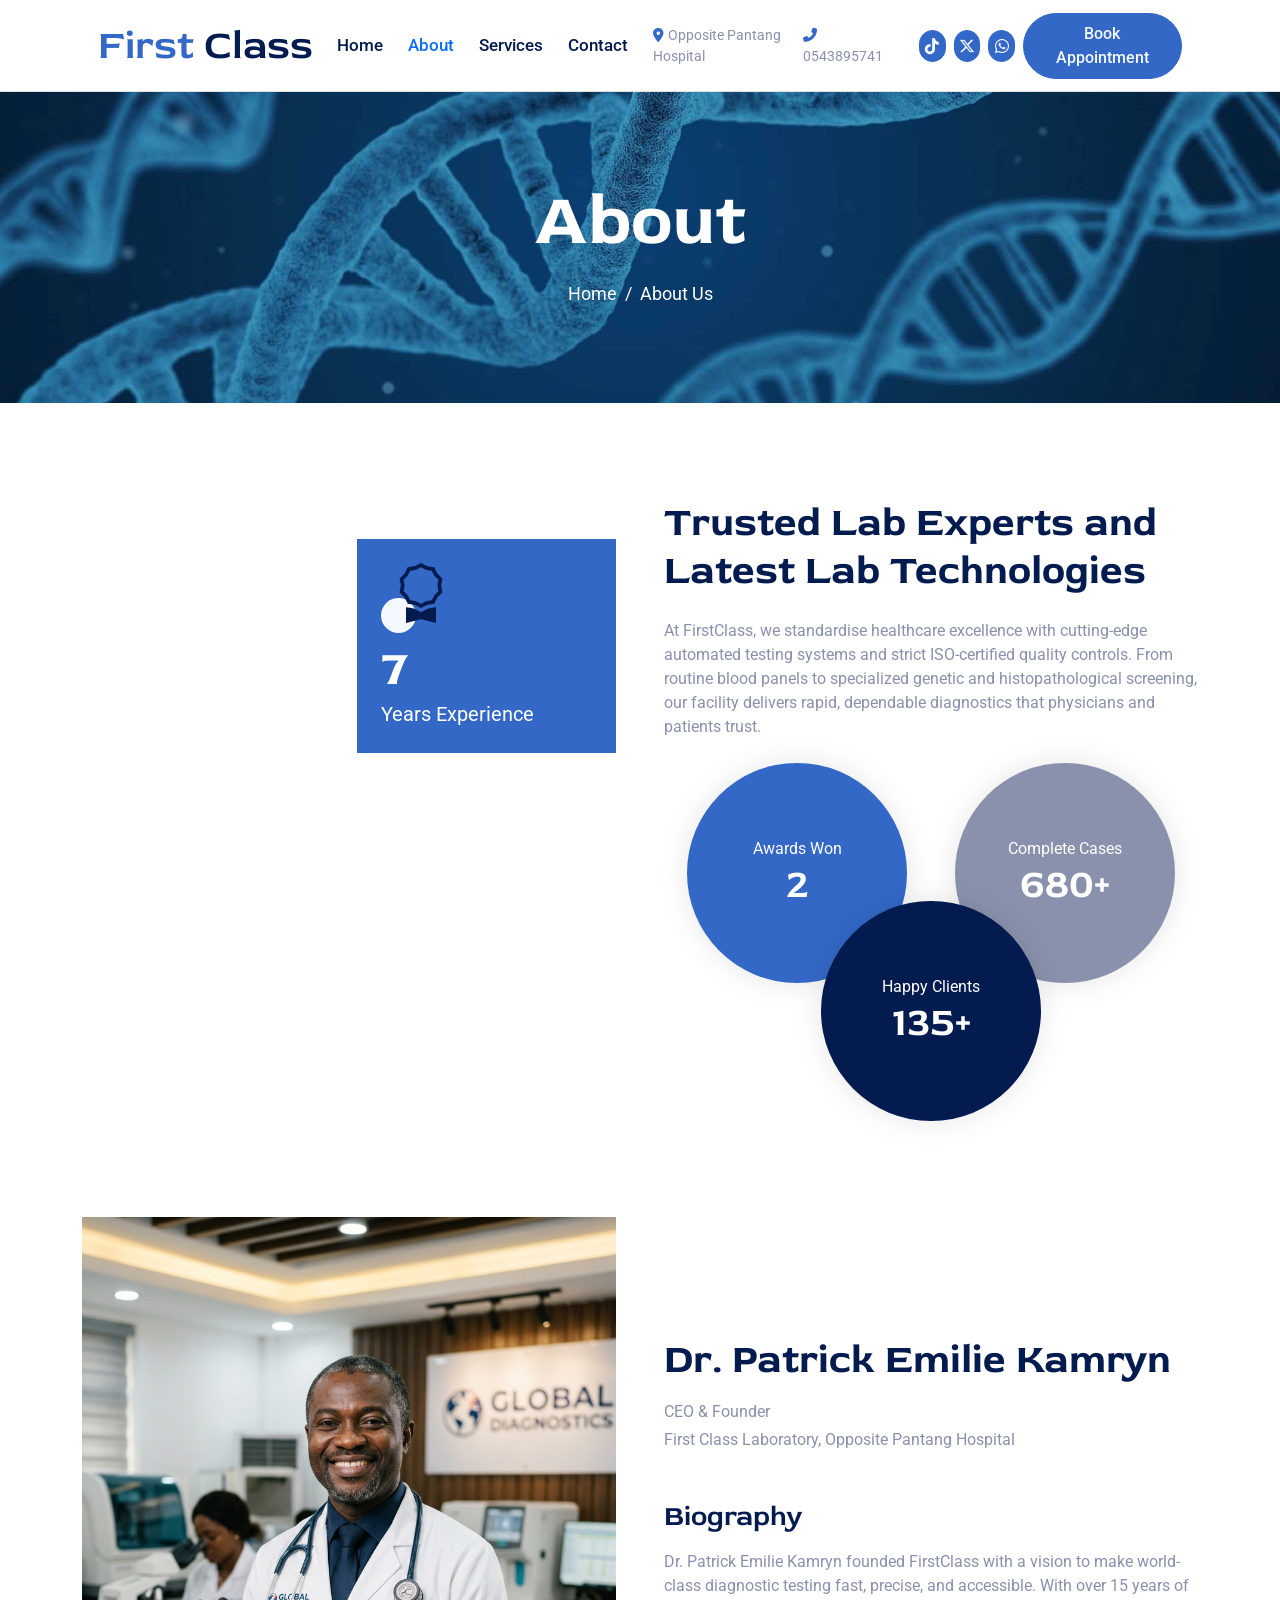
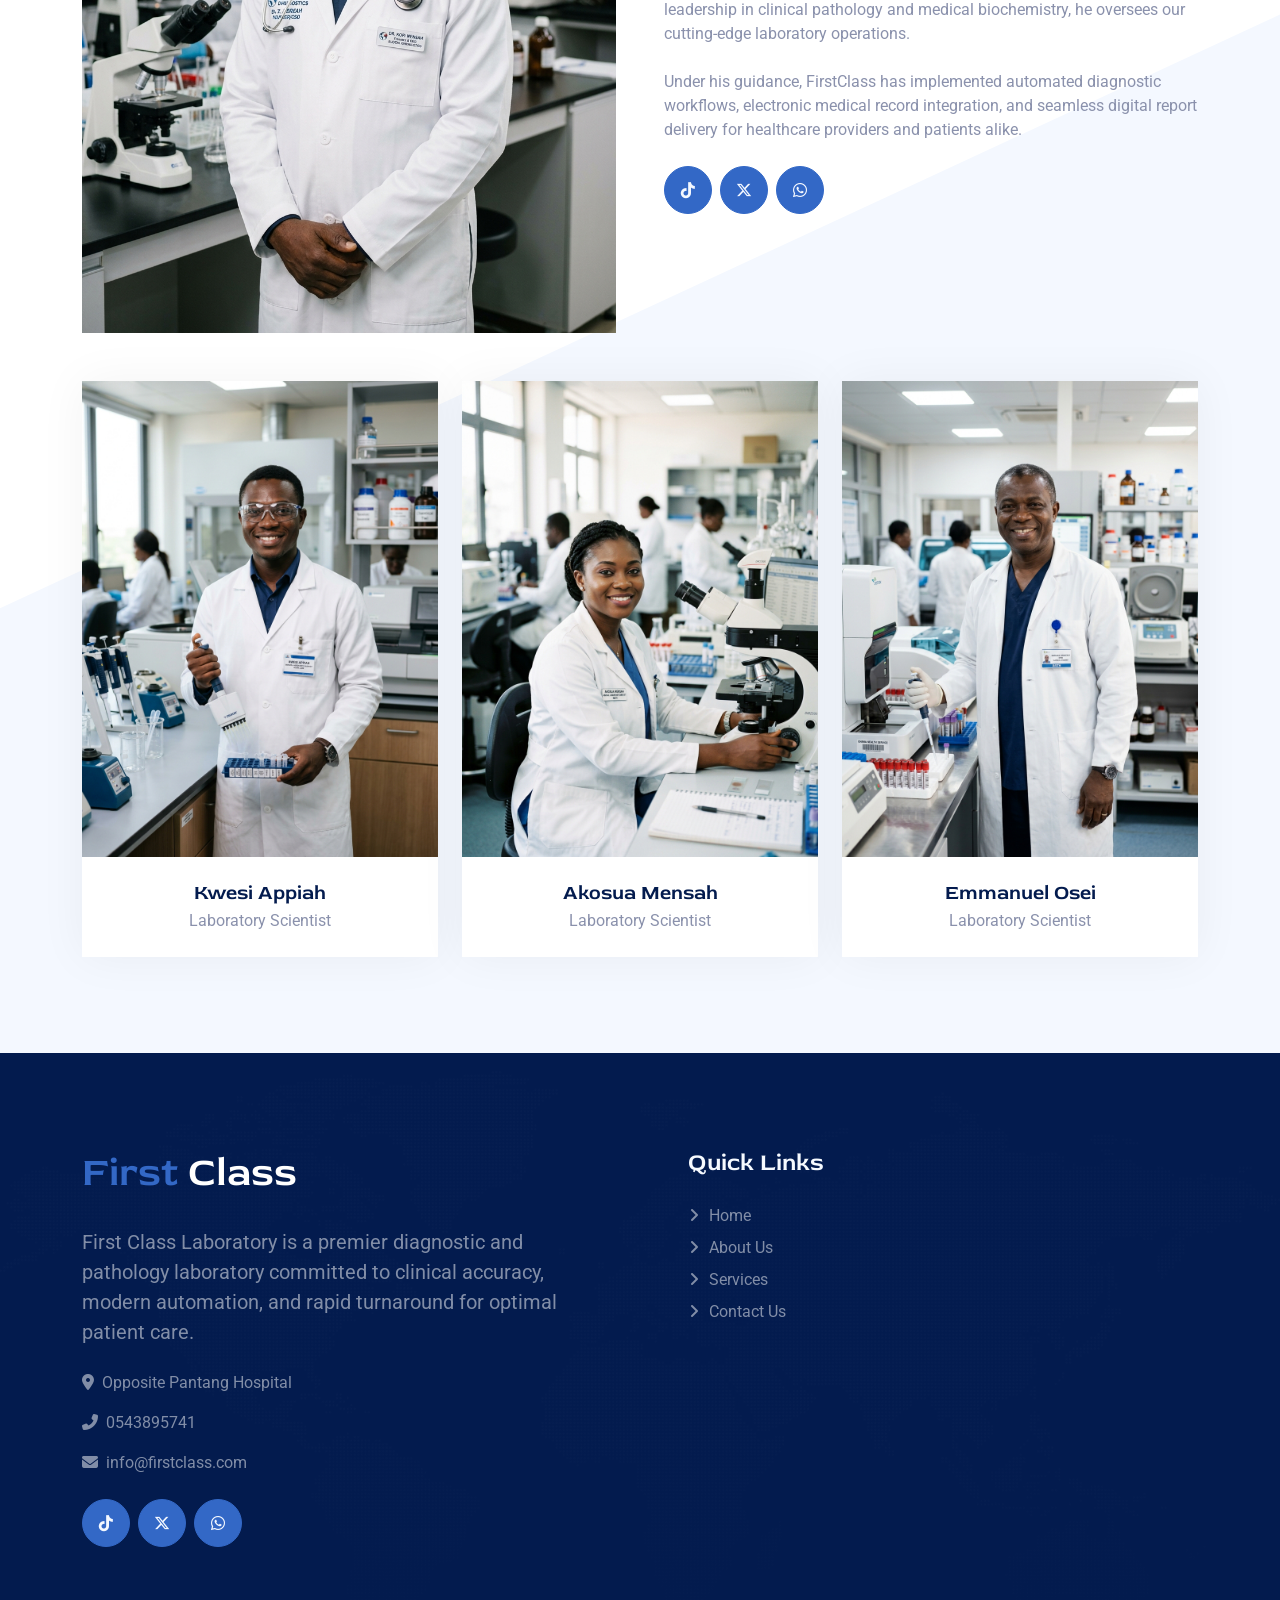
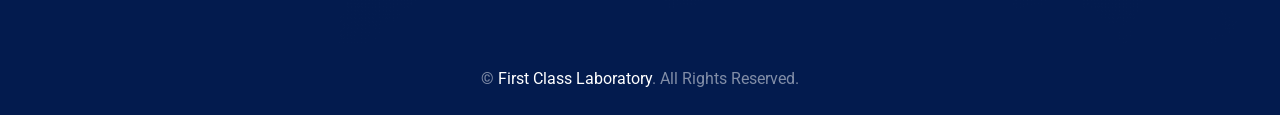
==== about.html @ c02c96e9 "Deploy First Class Laboratory website update: Ghanaian team imagery, brand colors, contact details, " ====
<!DOCTYPE html>
<html lang="en">

<head>
    <meta charset="utf-8">
    <title>About Us - First Class Laboratory</title>
    <meta content="width=device-width, initial-scale=1.0" name="viewport">
    <meta content="First Class, First Class Lab, firstclasslab21, pathology, diagnostic laboratory" name="keywords">
    <meta content="Learn about First Class Laboratory - premier medical laboratory and diagnostic testing center." name="description">

    <!-- Favicon -->
    <link href="img/favicon.ico" rel="icon">

    <!-- Google Web Fonts -->
    <link rel="preconnect" href="https://fonts.googleapis.com">
    <link rel="preconnect" href="https://fonts.gstatic.com" crossorigin>
    <link href="https://fonts.googleapis.com/css2?family=Roboto:wght@400;500&family=Red+Rose:wght@600;700&display=swap"
        rel="stylesheet">

    <!-- Icon Font Stylesheet -->
    <link href="https://cdnjs.cloudflare.com/ajax/libs/font-awesome/6.5.1/css/all.min.css" rel="stylesheet">
    <link rel="stylesheet" href="https://cdn.jsdelivr.net/npm/bootstrap-icons@1.10.4/font/bootstrap-icons.css">

    <!-- Libraries Stylesheet -->
    <link href="lib/animate/animate.min.css" rel="stylesheet">

    <!-- Customized Bootstrap Stylesheet -->
    <link href="css/bootstrap.min.css" rel="stylesheet">

    <!-- Template Stylesheet -->
    <link href="css/style.css" rel="stylesheet">
</head>

<body>
    <!-- Spinner Start -->
    <div id="spinner"
        class="show bg-white position-fixed translate-middle w-100 vh-100 top-50 start-50 d-flex align-items-center justify-content-center">
        <div class="spinner-border text-primary" role="status" style="width: 3rem; height: 3rem;"></div>
    </div>
    <!-- Spinner End -->


    <!-- Header Start -->
    <div class="container-fluid bg-white sticky-top py-2 px-0 border-bottom">
        <div class="container">
            <nav class="navbar navbar-expand-lg navbar-light bg-white py-0 px-3">
                <a href="index.html" class="navbar-brand me-4">
                    <h1 class="text-primary m-0">First<span class="text-dark"> Class</span></h1>
                </a>
                <button type="button" class="navbar-toggler me-0" data-bs-toggle="collapse"
                    data-bs-target="#navbarCollapse">
                    <span class="navbar-toggler-icon"></span>
                </button>
                <div class="collapse navbar-collapse" id="navbarCollapse">
                    <div class="navbar-nav">
                        <a href="index.html" class="nav-item nav-link">Home</a>
                        <a href="about.html" class="nav-item nav-link active">About</a>
                        <a href="service.html" class="nav-item nav-link">Services</a>
                        <a href="contact.html" class="nav-item nav-link">Contact</a>
                    </div>
                    <div class="ms-auto d-none d-lg-flex align-items-center me-3">
                        <small class="me-3 text-body"><i class="fa fa-map-marker-alt me-1 text-primary"></i>Opposite Pantang Hospital</small>
                        <small class="me-3 text-body"><a href="tel:0543895741" class="text-body"><i class="fa fa-phone-alt me-1 text-primary"></i>0543895741</a></small>
                    </div>
                    <div class="d-none d-lg-flex align-items-center">
                        <a class="btn btn-sm-square btn-primary ms-1 me-1" href="https://www.tiktok.com/@firstclasslab21" target="_blank" title="TikTok"><i class="fab fa-tiktok"></i></a>
                        <a class="btn btn-sm-square btn-primary ms-1 me-1" href="https://x.com" target="_blank" title="X (Twitter)"><i class="fab fa-x-twitter"></i></a>
                        <a class="btn btn-sm-square btn-primary ms-1 me-2" href="https://wa.me/233543895741" target="_blank" title="WhatsApp"><i class="fab fa-whatsapp"></i></a>
                        <a class="btn btn-primary py-2 px-4 rounded-pill" href="https://wa.me/233543895741" target="_blank">Book Appointment</a>
                    </div>
                </div>
            </nav>
        </div>
    </div>
    <!-- Header End -->


    <!-- Page Header Start -->
    <div class="container-fluid page-header py-5 mb-5 wow fadeIn" data-wow-delay="0.1s">
        <div class="container text-center py-5 mt-4">
            <h1 class="display-2 text-white mb-3 animated slideInDown">About</h1>
            <nav aria-label="breadcrumb animated slideInDown">
                <ol class="breadcrumb justify-content-center mb-0">
                    <li class="breadcrumb-item"><a href="index.html">Home</a></li>
                    <li class="breadcrumb-item text-white active" aria-current="page">About Us</li>
                </ol>
            </nav>
        </div>
    </div>
    <!-- Page Header End -->

    
    <!-- About Start -->
    <div class="container-fluid py-5">
        <div class="container">
            <div class="row g-5">
                <div class="col-lg-6 wow fadeIn" data-wow-delay="0.1s">
                    <div class="row g-3">
                        <div class="col-6">
                            <img class="img-fluid w-100" src="img/about-1.jpg" alt="">
                        </div>
                        <div class="col-6">
                            <img class="img-fluid w-100" src="img/about-2.jpg" alt="">
                        </div>
                        <div class="col-6">
                            <img class="img-fluid w-100" src="img/about-3.jpg" alt="">
                        </div>
                        <div class="col-6">
                            <div class="bg-primary text-white p-4 h-100 d-flex flex-column justify-content-center">
                                <div class="icon-box-light mb-2">
                                    <i class="bi bi-award text-dark"></i>
                                </div>
                                <h1 class="display-5 text-white mb-0" data-toggle="counter-up">10</h1>
                                <small class="fs-5 text-white">Years Experience</small>
                            </div>
                        </div>
                    </div>
                </div>
                <div class="col-lg-6 wow fadeIn" data-wow-delay="0.5s">
                    <h1 class="display-6 mb-4">Trusted Lab Experts and Latest Lab Technologies</h1>
                    <p class="mb-4">At FirstClass, we standardise healthcare excellence with cutting-edge automated testing systems and strict ISO-certified quality controls. From routine blood panels to specialized genetic and histopathological screening, our facility delivers rapid, dependable diagnostics that physicians and patients trust.</p>
                    <div class="row g-4 g-sm-5 justify-content-center">
                        <div class="col-sm-6">
                            <div class="about-fact btn-square flex-column rounded-circle bg-primary ms-sm-auto">
                                <p class="text-white mb-0">Awards Won</p>
                                <h1 class="text-white mb-0" data-toggle="counter-up">3</h1>
                            </div>
                        </div>
                        <div class="col-sm-6 text-start">
                            <div class="about-fact btn-square flex-column rounded-circle bg-secondary me-sm-auto">
                                <p class="text-white mb-0">Complete Cases</p>
                                <h1 class="text-white mb-0"><span data-toggle="counter-up">1000</span>+</h1>
                            </div>
                        </div>
                        <div class="col-sm-6">
                            <div class="about-fact mt-n130 btn-square flex-column rounded-circle bg-dark mx-sm-auto">
                                <p class="text-white mb-0">Happy Clients</p>
                                <h1 class="text-white mb-0"><span data-toggle="counter-up">500</span>+</h1>
                            </div>
                        </div>
                    </div>
                </div>
            </div>
        </div>
    </div>
    <!-- About End -->


    <!-- Team Start -->
    <div class="container-fluid container-team py-5">
        <div class="container pb-5">
            <div class="row g-5 align-items-center mb-5">
                <div class="col-md-6 wow fadeIn" data-wow-delay="0.3s">
                    <img class="img-fluid w-100" src="img/team-1.jpg" alt="">
                </div>
                <div class="col-md-6 wow fadeIn" data-wow-delay="0.5s">
                    <h1 class="display-6 mb-3">Dr. Patrick Emilie Kamryn</h1>
                    <p class="mb-1">CEO & Founder</p>
                    <p class="mb-5">First Class Laboratory, Opposite Pantang Hospital</p>
                    <h3 class="mb-3">Biography</h3>
                    <p class="mb-4">Dr. Patrick Emilie Kamryn founded FirstClass with a vision to make world-class diagnostic testing fast, precise, and accessible. With over 15 years of leadership in clinical pathology and medical biochemistry, he oversees our cutting-edge laboratory operations.</p>
                    <p class="mb-4">Under his guidance, FirstClass has implemented automated diagnostic workflows, electronic medical record integration, and seamless digital report delivery for healthcare providers and patients alike.</p>
                    <div class="d-flex">
                        <a class="btn btn-lg-square btn-primary me-2" href="https://www.tiktok.com/@firstclasslab21" target="_blank" title="TikTok"><i class="fab fa-tiktok"></i></a>
                        <a class="btn btn-lg-square btn-primary me-2" href="https://x.com" target="_blank" title="X (Twitter)"><i class="fab fa-x-twitter"></i></a>
                        <a class="btn btn-lg-square btn-primary me-2" href="https://wa.me/233543895741" target="_blank" title="WhatsApp"><i class="fab fa-whatsapp"></i></a>
                    </div>
                </div>
            </div>
            <div class="row g-4">
                <div class="col-lg-4 col-md-6 wow fadeInUp" data-wow-delay="0.1s">
                    <div class="team-item">
                        <div class="position-relative overflow-hidden">
                            <img class="img-fluid w-100" src="img/team-2.jpg" alt="Kwesi Appiah">
                            <div class="team-social">
                                <a class="btn btn-square btn-light mx-1" href="https://www.tiktok.com/@firstclasslab21" target="_blank" title="TikTok"><i class="fab fa-tiktok"></i></a>
                                <a class="btn btn-square btn-light mx-1" href="https://x.com" target="_blank" title="X (Twitter)"><i class="fab fa-x-twitter"></i></a>
                                <a class="btn btn-square btn-light mx-1" href="https://wa.me/233543895741" target="_blank" title="WhatsApp"><i class="fab fa-whatsapp"></i></a>
                            </div>
                        </div>
                        <div class="text-center p-4">
                            <h5 class="mb-1">Kwesi Appiah</h5>
                            <span>Laboratory Scientist</span>
                        </div>
                    </div>
                </div>
                <div class="col-lg-4 col-md-6 wow fadeInUp" data-wow-delay="0.3s">
                    <div class="team-item">
                        <div class="position-relative overflow-hidden">
                            <img class="img-fluid w-100" src="img/team-3.jpg" alt="Akosua Mensah">
                            <div class="team-social">
                                <a class="btn btn-square btn-light mx-1" href="https://www.tiktok.com/@firstclasslab21" target="_blank" title="TikTok"><i class="fab fa-tiktok"></i></a>
                                <a class="btn btn-square btn-light mx-1" href="https://x.com" target="_blank" title="X (Twitter)"><i class="fab fa-x-twitter"></i></a>
                                <a class="btn btn-square btn-light mx-1" href="https://wa.me/233543895741" target="_blank" title="WhatsApp"><i class="fab fa-whatsapp"></i></a>
                            </div>
                        </div>
                        <div class="text-center p-4">
                            <h5 class="mb-1">Akosua Mensah</h5>
                            <span>Laboratory Scientist</span>
                        </div>
                    </div>
                </div>
                <div class="col-lg-4 col-md-6 wow fadeInUp" data-wow-delay="0.5s">
                    <div class="team-item">
                        <div class="position-relative overflow-hidden">
                            <img class="img-fluid w-100" src="img/team-4.jpg" alt="Emmanuel Osei">
                            <div class="team-social">
                                <a class="btn btn-square btn-light mx-1" href="https://www.tiktok.com/@firstclasslab21" target="_blank" title="TikTok"><i class="fab fa-tiktok"></i></a>
                                <a class="btn btn-square btn-light mx-1" href="https://x.com" target="_blank" title="X (Twitter)"><i class="fab fa-x-twitter"></i></a>
                                <a class="btn btn-square btn-light mx-1" href="https://wa.me/233543895741" target="_blank" title="WhatsApp"><i class="fab fa-whatsapp"></i></a>
                            </div>
                        </div>
                        <div class="text-center p-4">
                            <h5 class="mb-1">Emmanuel Osei</h5>
                            <span>Laboratory Scientist</span>
                        </div>
                    </div>
                </div>
            </div>
        </div>
    </div>
    <!-- Team End -->


    <!-- Footer Start -->
    <div class="container-fluid footer position-relative bg-dark text-white-50 py-5 wow fadeIn" data-wow-delay="0.1s">
        <div class="container">
            <div class="row g-5 py-5">
                <div class="col-lg-6 pe-lg-5">
                    <a href="index.html" class="navbar-brand">
                        <h1 class="h1 text-primary mb-0">First<span class="text-white"> Class</span></h1>
                    </a>
                    <p class="fs-5 mb-4">First Class Laboratory is a premier diagnostic and pathology laboratory committed to clinical accuracy, modern automation, and rapid turnaround for optimal patient care.</p>
                    <p><i class="fa fa-map-marker-alt me-2"></i>Opposite Pantang Hospital</p>
                    <p><a href="tel:0543895741" class="text-white-50"><i class="fa fa-phone-alt me-2"></i>0543895741</a></p>
                    <p><a href="mailto:info@firstclass.com" class="text-white-50"><i class="fa fa-envelope me-2"></i>info@firstclass.com</a></p>
                    <div class="d-flex mt-4">
                        <a class="btn btn-lg-square btn-primary me-2" href="https://www.tiktok.com/@firstclasslab21" target="_blank" title="TikTok"><i class="fab fa-tiktok"></i></a>
                        <a class="btn btn-lg-square btn-primary me-2" href="https://x.com" target="_blank" title="X (Twitter)"><i class="fab fa-x-twitter"></i></a>
                        <a class="btn btn-lg-square btn-primary me-2" href="https://wa.me/233543895741" target="_blank" title="WhatsApp"><i class="fab fa-whatsapp"></i></a>
                    </div>
                </div>
                <div class="col-lg-6 ps-lg-5">
                    <div class="row g-5">
                        <div class="col-sm-12">
                            <h4 class="text-light mb-4">Quick Links</h4>
                            <a class="btn btn-link" href="index.html">Home</a>
                            <a class="btn btn-link" href="about.html">About Us</a>
                            <a class="btn btn-link" href="service.html">Services</a>
                            <a class="btn btn-link" href="contact.html">Contact Us</a>
                        </div>
                    </div>
                </div>
            </div>
        </div>
    </div>
    <!-- Footer End -->


    <!-- Copyright Start -->
    <div class="container-fluid copyright bg-dark text-white-50 py-4">
        <div class="container">
            <div class="row">
                <div class="col-md-12 text-center">
                    <p class="mb-0">&copy; <a href="#">First Class Laboratory</a>. All Rights Reserved.</p>
                </div>
            </div>
        </div>
    </div>
    <!-- Copyright End -->


    <!-- Back to Top -->



    <!-- JavaScript Libraries -->
    <script src="https://ajax.googleapis.com/ajax/libs/jquery/3.6.1/jquery.min.js"></script>
    <script src="https://cdn.jsdelivr.net/npm/bootstrap@5.0.0/dist/js/bootstrap.bundle.min.js"></script>
    <script src="lib/wow/wow.min.js"></script>
    <script src="lib/easing/easing.min.js"></script>
    <script src="lib/waypoints/waypoints.min.js"></script>
    <script src="lib/counterup/counterup.min.js"></script>

    <!-- Template Javascript -->
    <script src="js/main.js"></script>
</body>

</html>
---- css/style.css ----
/********** Template CSS **********/

:root {
    --bs-primary: #0D6EFD;
    --bs-secondary: #0DCAF0;
    --bs-dark: #031B4E;
    --bs-light: #F4F8FF;
}

.back-to-top {
    position: fixed;
    display: none;
    right: 30px;
    bottom: 30px;
    z-index: 99;
}

.fw-medium {
    font-weight: 500;
}


/*** Spinner ***/
#spinner {
    opacity: 0;
    visibility: hidden;
    transition: opacity .5s ease-out, visibility 0s linear .5s;
    z-index: 99999;
}

#spinner.show {
    transition: opacity .5s ease-out, visibility 0s linear 0s;
    visibility: visible;
    opacity: 1;
}


/*** Button ***/
.btn {
    transition: .5s;
    font-weight: 500;
}

.btn-primary,
.btn-outline-primary:hover {
    color: var(--bs-light);
}

.btn-secondary,
.btn-outline-secondary:hover {
    color: var(--bs-dark);
}

.btn-square {
    width: 38px;
    height: 38px;
}

.btn-sm-square {
    width: 32px;
    height: 32px;
}

.btn-lg-square {
    width: 48px;
    height: 48px;
}

.btn-square,
.btn-sm-square,
.btn-lg-square {
    padding: 0;
    display: flex;
    align-items: center;
    justify-content: center;
    border-radius: 50px;
    font-weight: normal;
}

.icon-box-primary,
.icon-box-light {
    position: relative;
    padding: 0 0 10px 10px;
    z-index: 1;
}

.icon-box-primary i,
.icon-box-light i {
    font-size: 60px;
    line-height: 0;
}

.icon-box-primary::before,
.icon-box-light::before {
    position: absolute;
    content: "";
    width: 35px;
    height: 35px;
    left: 0;
    bottom: 0;
    border-radius: 35px;
    transition: .5s;
    z-index: -1;
}

.icon-box-primary::before {
    background: var(--bs-primary);
}

.icon-box-light::before {
    background: var(--bs-light);
}


/*** Navbar ***/
.sticky-top {
    top: 0;
    transition: .3s;
    z-index: 1020;
}

.navbar .navbar-nav .nav-link {
    margin-right: 25px;
    padding: 15px 0;
    color: var(--bs-dark);
    font-size: 17px;
    font-weight: 500;
    outline: none;
}

.navbar .navbar-nav .nav-link:hover,
.navbar .navbar-nav .nav-link.active {
    color: var(--bs-primary);
}

.navbar .dropdown-toggle::after {
    border: none;
    content: "\f107";
    font-family: "Font Awesome 5 Free";
    font-weight: 900;
    vertical-align: middle;
    margin-left: 8px;
}

@media (max-width: 991.98px) {
    .navbar .navbar-nav .nav-link  {
        margin-right: 0;
        padding: 10px 0;
    }

    .navbar .navbar-nav {
        margin-top: 15px;
        border-top: 1px solid #EEEEEE;
    }
}

@media (min-width: 992px) {
    .navbar {
        height: 75px;
    }

    .navbar .nav-item .dropdown-menu {
        display: block;
        border: none;
        margin-top: 0;
        top: 150%;
        opacity: 0;
        visibility: hidden;
        transition: .5s;
    }

    .navbar .nav-item:hover .dropdown-menu {
        top: 100%;
        visibility: visible;
        transition: .5s;
        opacity: 1;
    }
}


/*** Header ***/
@media (min-width: 992px) {
    .header-carousel,
    .page-header {
        margin-top: -34px;
    }
}

.carousel-caption {
    top: 0;
    left: 0;
    right: 0;
    bottom: 0;
    display: flex;
    align-items: center;
    background: rgba(3, 27, 78, .3);
    z-index: 1;
}

.carousel-control-prev,
.carousel-control-next {
    width: 15%;
}

.carousel-control-prev-icon,
.carousel-control-next-icon {
    width: 3.5rem;
    height: 3.5rem;
    border-radius: 3.5rem;
    background-color: var(--bs-primary);
    border: 15px solid var(--bs-primary);
}

@media (max-width: 767.98px) {
    #header-carousel .carousel-item {
        position: relative;
        min-height: 450px;
    }
    
    #header-carousel .carousel-item img {
        position: absolute;
        width: 100%;
        height: 100%;
        object-fit: cover;
    }
}

.page-header {
    background: linear-gradient(rgba(3, 27, 78, .3), rgba(3, 27, 78, .3)), url(../img/testimonial.jpg) center center no-repeat;
    background-size: cover;
}

.page-header .breadcrumb-item+.breadcrumb-item::before {
    color: var(--bs-white);
}

.page-header .breadcrumb-item,
.page-header .breadcrumb-item a {
    font-size: 18px;
    color: var(--bs-white);
}


/*** About ***/
.about-fact {
    width: 220px;
    height: 220px;
    box-shadow: 0 0 30px rgba(0, 0, 0, .1);
}

@media (min-width: 576px) {
    .about-fact.mt-n130 {
        margin-top: -130px;
    }
}


/*** Service ***/
.container-service {
    position: relative;
}

.container-service::before {
    position: absolute;
    content: '';
    background: var(--bs-light);
    width: 100%;
    height: 100%;
    left: 0px;
    top: 0px;
    clip-path: polygon(0 0, 100% 0, 100% 30%, 0 70%);
    z-index: -1;
}

.service-item {
    position: relative;
    height: 100%;
    padding: 45px 30px;
    background: var(--bs-white);
    box-shadow: 0 0 45px rgba(0, 0, 0, .05);
}

.service-item::before {
    position: absolute;
    content: "";
    width: 100%;
    height: 0;
    left: 0;
    bottom: 0;
    transition: .5s;
    background: var(--bs-primary);
}

.service-item:hover::before {
    height: 100%;
    top: 0;
}

.service-item * {
    position: relative;
    transition: .5s;
    z-index: 1;
}

.service-item:hover h5,
.service-item:hover p {
    color: var(--bs-white);
}

.service-item:hover .icon-box-primary::before {
    background: var(--bs-dark);
}

.service-item:hover .icon-box-primary i {
    color: var(--bs-white) !important;
}


/*** Team ***/
.container-team {
    position: relative;
}

.container-team::before {
    position: absolute;
    content: '';
    background: var(--bs-light);
    width: 100%;
    height: 100%;
    left: 0px;
    top: 0px;
    clip-path: polygon(0 70%, 100% 30%, 100% 100%, 0% 100%);
    z-index: -1;
}

.team-item {
    background: var(--bs-white);
    box-shadow: 0 0 45px rgba(0, 0, 0, .05);
}

.team-item .team-social {
    position: absolute;
    width: 0;
    height: 100%;
    top: 0;
    right: 0;
    transition: .5s;
    background: var(--bs-primary);
    display: flex;
    align-items: center;
    justify-content: center;
}

.team-item:hover .team-social {
    width: 100%;
    left: 0;
}

.team-item .team-social .btn {
    opacity: 0;
    transition: .5s;
}

.team-item:hover .team-social .btn {
    opacity: 1;
}


/*** Contact ***/
@media (min-width: 992px) {
    .contact-info::after {
        position: absolute;
        content: "";
        width: 0px;
        height: 100%;
        top: 0;
        left: 50%;
        border-left: 1px dashed rgba(255, 255, 255, .2);
    }
}

@media (max-width: 991.98px) {
    .contact-info::after {
        position: absolute;
        content: "";
        width: 100%;
        height: 0px;
        top: 50%;
        left: 0;
        border-top: 1px dashed rgba(255, 255, 255, .2);
    }
}


/*** Footer ***/
.footer {
    background: linear-gradient(rgba(3, 27, 78, .9), rgba(3, 27, 78, .9)), url(../img/footer.png) center center no-repeat;
    background-size: cover;
}

.footer .btn.btn-link {
    display: block;
    margin-bottom: 5px;
    padding: 0;
    text-align: left;
    color: rgba(255, 255, 255, .5);
    font-weight: normal;
    text-transform: capitalize;
    transition: .3s;
}

.footer .btn.btn-link::before {
    position: relative;
    content: "\f105";
    font-family: "Font Awesome 5 Free";
    font-weight: 900;
    color: rgba(255, 255, 255, .5);
    margin-right: 10px;
}

.footer .btn.btn-link:hover {
    color: var(--bs-primary);
    letter-spacing: 1px;
    box-shadow: none;
}

.copyright {
    border-top: none;
}

.copyright a {
    color: var(--bs-white);
}

.copyright a:hover {
    color: var(--bs-primary);
}
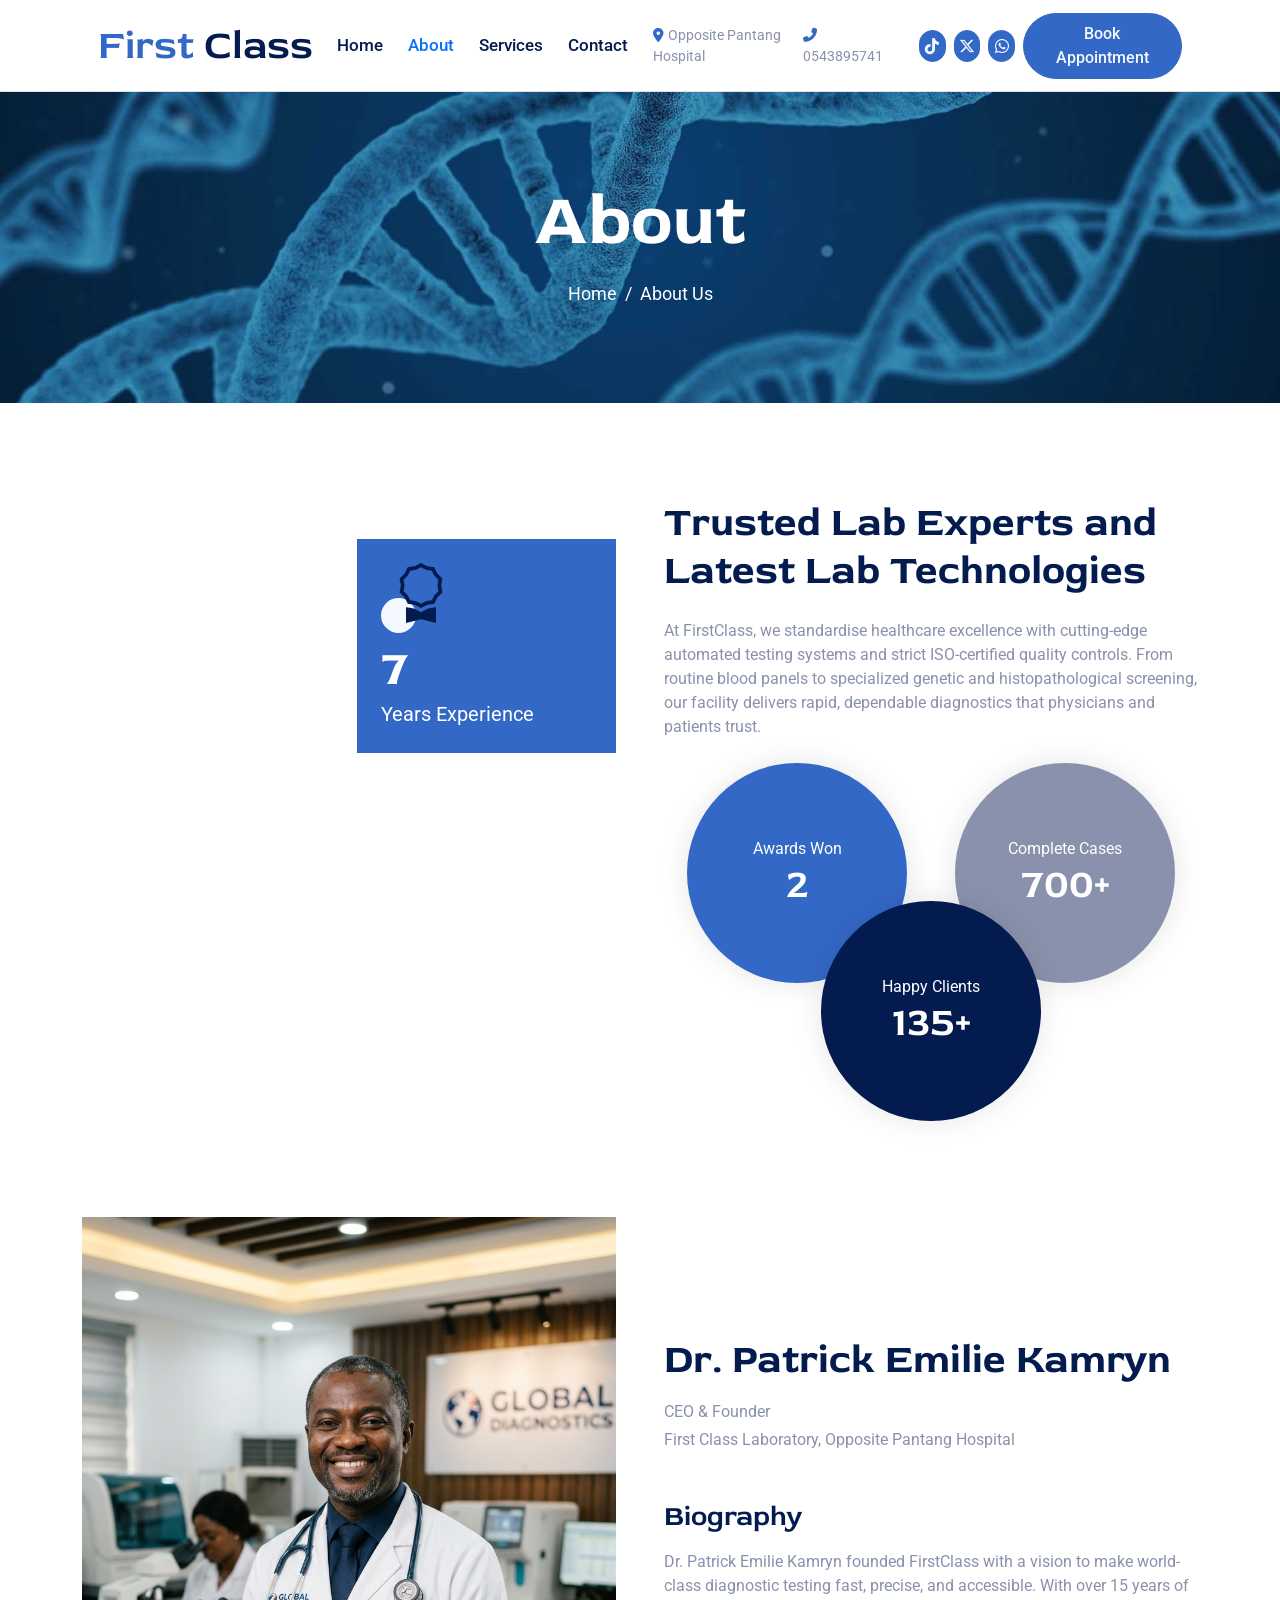
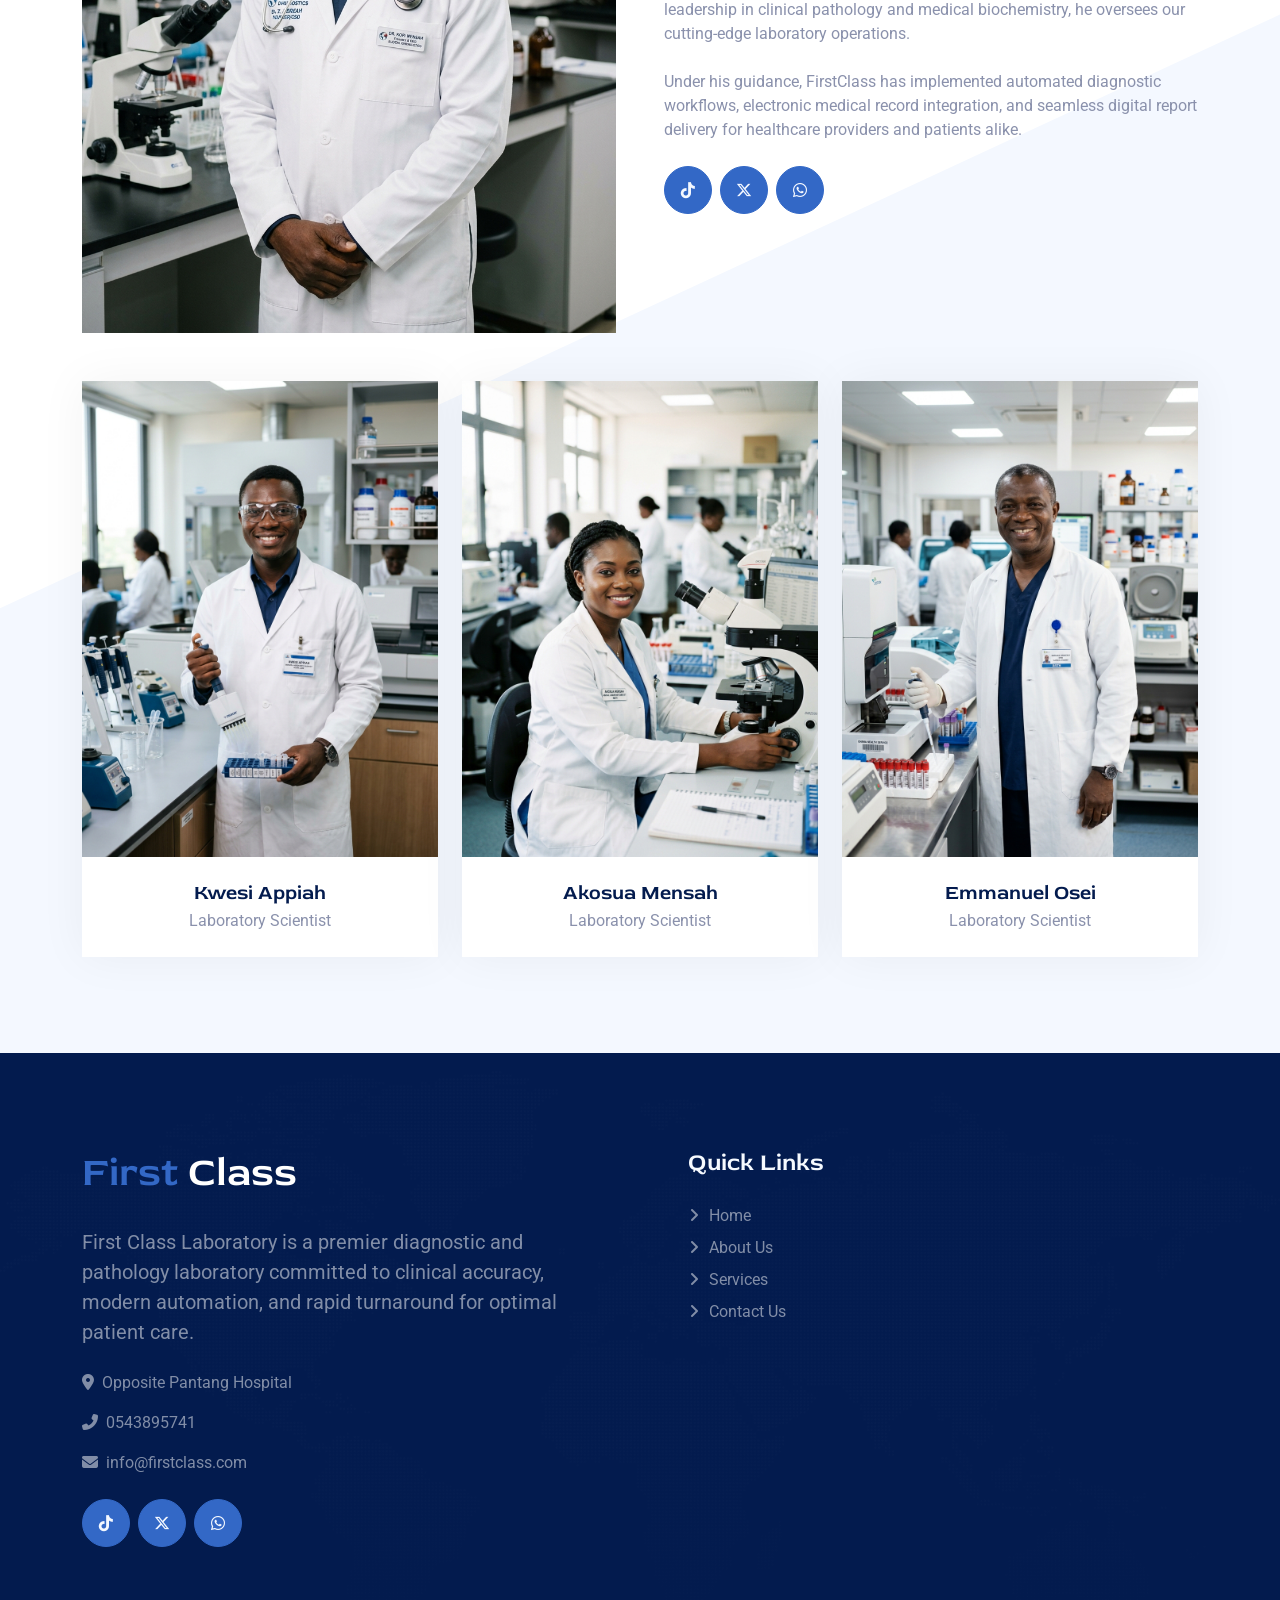
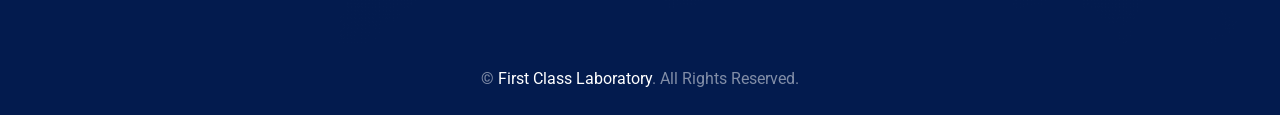
==== commit 28480312: "Add Vercel Web Analytics integration # Vercel Web Analytics Implementation  ## Summary Successfully " ====
--- a/about.html
+++ b/about.html
@@ -29,6 +29,18 @@
 
     <!-- Template Stylesheet -->
     <link href="css/style.css" rel="stylesheet">
+
+    <!-- Vercel Web Analytics -->
+    <script>
+        window.va = window.va || function () { (window.vaq = window.vaq || []).push(arguments); };
+    </script>
+    <script defer src="/_vercel/insights/script.js"></script>
+
+    <!-- Vercel Speed Insights -->
+    <script>
+        window.si = window.si || function () { (window.siq = window.siq || []).push(arguments); };
+    </script>
+    <script defer src="/_vercel/speed-insights/script.js"></script>
 </head>
 
 <body>
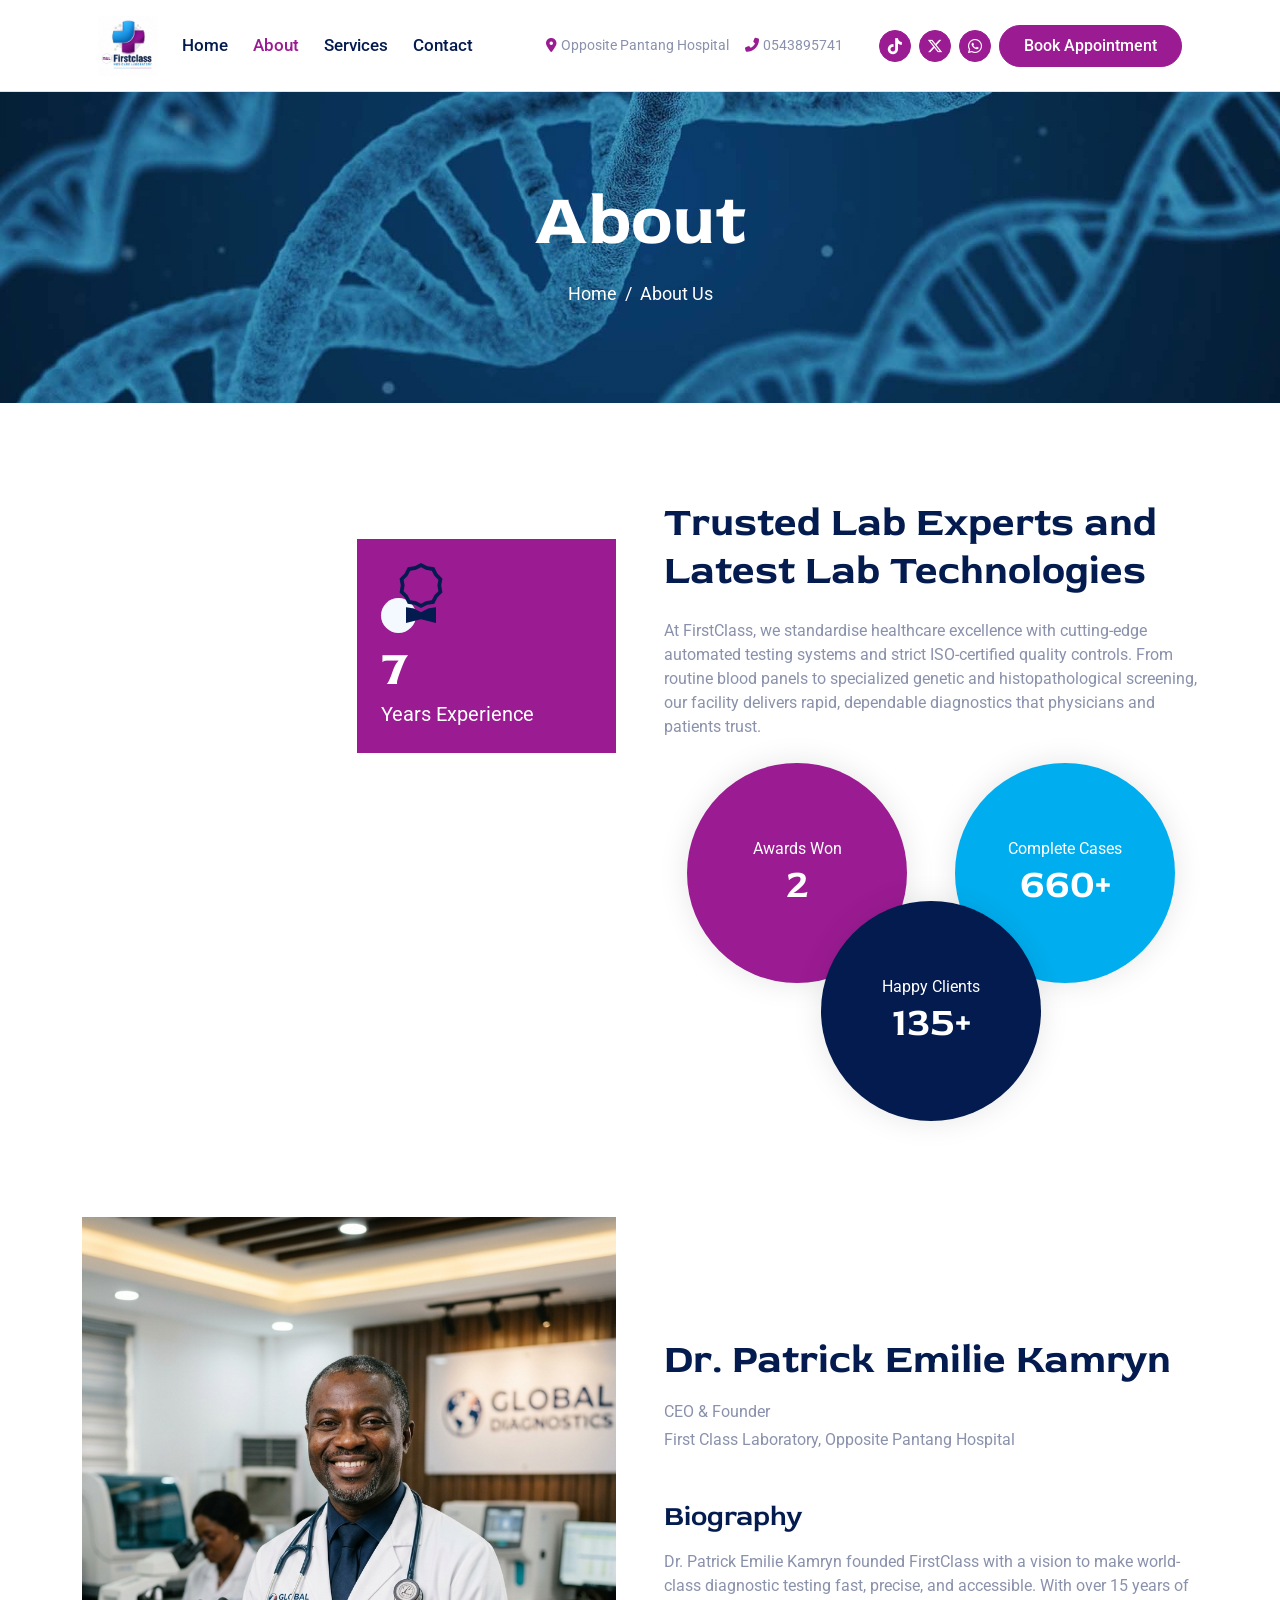
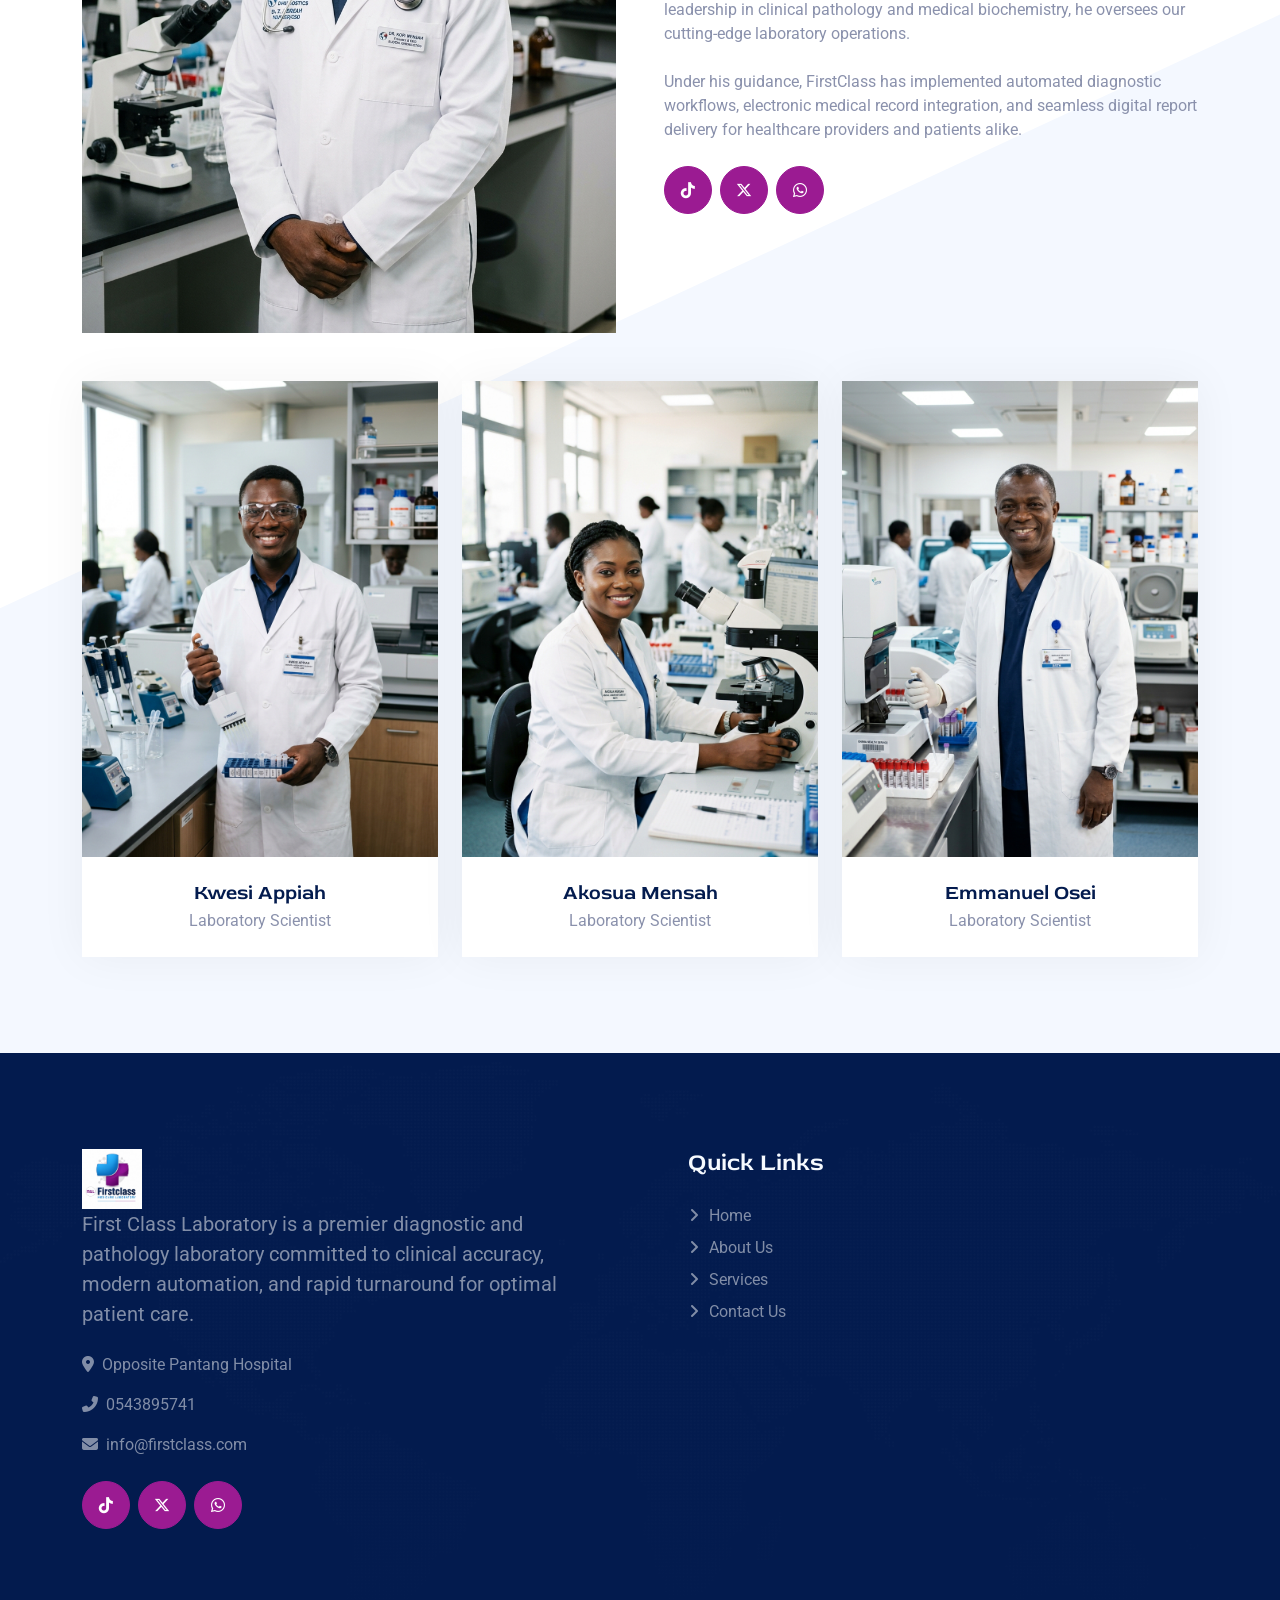
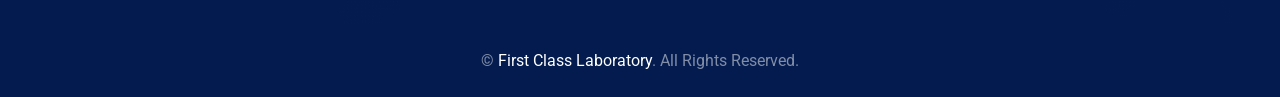
==== commit 98d14213: "Update branding to First Class Laboratory colors and logo" ====
--- a/about.html
+++ b/about.html
@@ -29,18 +29,6 @@
 
     <!-- Template Stylesheet -->
     <link href="css/style.css" rel="stylesheet">
-
-    <!-- Vercel Web Analytics -->
-    <script>
-        window.va = window.va || function () { (window.vaq = window.vaq || []).push(arguments); };
-    </script>
-    <script defer src="/_vercel/insights/script.js"></script>
-
-    <!-- Vercel Speed Insights -->
-    <script>
-        window.si = window.si || function () { (window.siq = window.siq || []).push(arguments); };
-    </script>
-    <script defer src="/_vercel/speed-insights/script.js"></script>
 </head>
 
 <body>
@@ -57,7 +45,7 @@
         <div class="container">
             <nav class="navbar navbar-expand-lg navbar-light bg-white py-0 px-3">
                 <a href="index.html" class="navbar-brand me-4">
-                    <h1 class="text-primary m-0">First<span class="text-dark"> Class</span></h1>
+                    <img src="img/firstclass.jpeg" alt="First Class Logo" style="height: 60px;">
                 </a>
                 <button type="button" class="navbar-toggler me-0" data-bs-toggle="collapse"
                     data-bs-target="#navbarCollapse">
@@ -185,9 +173,9 @@
                         <div class="position-relative overflow-hidden">
                             <img class="img-fluid w-100" src="img/team-2.jpg" alt="Kwesi Appiah">
                             <div class="team-social">
-                                <a class="btn btn-square btn-light mx-1" href="https://www.tiktok.com/@firstclasslab21" target="_blank" title="TikTok"><i class="fab fa-tiktok"></i></a>
-                                <a class="btn btn-square btn-light mx-1" href="https://x.com" target="_blank" title="X (Twitter)"><i class="fab fa-x-twitter"></i></a>
-                                <a class="btn btn-square btn-light mx-1" href="https://wa.me/233543895741" target="_blank" title="WhatsApp"><i class="fab fa-whatsapp"></i></a>
+                                <a class="btn btn-square btn-primary mx-1" href="https://www.tiktok.com/@firstclasslab21" target="_blank" title="TikTok"><i class="fab fa-tiktok"></i></a>
+                                <a class="btn btn-square btn-primary mx-1" href="https://x.com" target="_blank" title="X (Twitter)"><i class="fab fa-x-twitter"></i></a>
+                                <a class="btn btn-square btn-primary mx-1" href="https://wa.me/233543895741" target="_blank" title="WhatsApp"><i class="fab fa-whatsapp"></i></a>
                             </div>
                         </div>
                         <div class="text-center p-4">
@@ -201,9 +189,9 @@
                         <div class="position-relative overflow-hidden">
                             <img class="img-fluid w-100" src="img/team-3.jpg" alt="Akosua Mensah">
                             <div class="team-social">
-                                <a class="btn btn-square btn-light mx-1" href="https://www.tiktok.com/@firstclasslab21" target="_blank" title="TikTok"><i class="fab fa-tiktok"></i></a>
-                                <a class="btn btn-square btn-light mx-1" href="https://x.com" target="_blank" title="X (Twitter)"><i class="fab fa-x-twitter"></i></a>
-                                <a class="btn btn-square btn-light mx-1" href="https://wa.me/233543895741" target="_blank" title="WhatsApp"><i class="fab fa-whatsapp"></i></a>
+                                <a class="btn btn-square btn-primary mx-1" href="https://www.tiktok.com/@firstclasslab21" target="_blank" title="TikTok"><i class="fab fa-tiktok"></i></a>
+                                <a class="btn btn-square btn-primary mx-1" href="https://x.com" target="_blank" title="X (Twitter)"><i class="fab fa-x-twitter"></i></a>
+                                <a class="btn btn-square btn-primary mx-1" href="https://wa.me/233543895741" target="_blank" title="WhatsApp"><i class="fab fa-whatsapp"></i></a>
                             </div>
                         </div>
                         <div class="text-center p-4">
@@ -217,9 +205,9 @@
                         <div class="position-relative overflow-hidden">
                             <img class="img-fluid w-100" src="img/team-4.jpg" alt="Emmanuel Osei">
                             <div class="team-social">
-                                <a class="btn btn-square btn-light mx-1" href="https://www.tiktok.com/@firstclasslab21" target="_blank" title="TikTok"><i class="fab fa-tiktok"></i></a>
-                                <a class="btn btn-square btn-light mx-1" href="https://x.com" target="_blank" title="X (Twitter)"><i class="fab fa-x-twitter"></i></a>
-                                <a class="btn btn-square btn-light mx-1" href="https://wa.me/233543895741" target="_blank" title="WhatsApp"><i class="fab fa-whatsapp"></i></a>
+                                <a class="btn btn-square btn-primary mx-1" href="https://www.tiktok.com/@firstclasslab21" target="_blank" title="TikTok"><i class="fab fa-tiktok"></i></a>
+                                <a class="btn btn-square btn-primary mx-1" href="https://x.com" target="_blank" title="X (Twitter)"><i class="fab fa-x-twitter"></i></a>
+                                <a class="btn btn-square btn-primary mx-1" href="https://wa.me/233543895741" target="_blank" title="WhatsApp"><i class="fab fa-whatsapp"></i></a>
                             </div>
                         </div>
                         <div class="text-center p-4">
@@ -240,7 +228,7 @@
             <div class="row g-5 py-5">
                 <div class="col-lg-6 pe-lg-5">
                     <a href="index.html" class="navbar-brand">
-                        <h1 class="h1 text-primary mb-0">First<span class="text-white"> Class</span></h1>
+                        <img src="img/firstclass.jpeg" alt="First Class Logo" style="height: 60px;">
                     </a>
                     <p class="fs-5 mb-4">First Class Laboratory is a premier diagnostic and pathology laboratory committed to clinical accuracy, modern automation, and rapid turnaround for optimal patient care.</p>
                     <p><i class="fa fa-map-marker-alt me-2"></i>Opposite Pantang Hospital</p>
--- a/css/style.css
+++ b/css/style.css
@@ -1,437 +1,457 @@
-/********** Template CSS **********/
-
-:root {
-    --bs-primary: #0D6EFD;
-    --bs-secondary: #0DCAF0;
-    --bs-dark: #031B4E;
-    --bs-light: #F4F8FF;
-}
-
-.back-to-top {
-    position: fixed;
-    display: none;
-    right: 30px;
-    bottom: 30px;
-    z-index: 99;
-}
-
-.fw-medium {
-    font-weight: 500;
-}
-
-
-/*** Spinner ***/
-#spinner {
-    opacity: 0;
-    visibility: hidden;
-    transition: opacity .5s ease-out, visibility 0s linear .5s;
-    z-index: 99999;
-}
-
-#spinner.show {
-    transition: opacity .5s ease-out, visibility 0s linear 0s;
-    visibility: visible;
-    opacity: 1;
-}
-
-
-/*** Button ***/
-.btn {
-    transition: .5s;
-    font-weight: 500;
-}
-
-.btn-primary,
-.btn-outline-primary:hover {
-    color: var(--bs-light);
-}
-
-.btn-secondary,
-.btn-outline-secondary:hover {
-    color: var(--bs-dark);
-}
-
-.btn-square {
-    width: 38px;
-    height: 38px;
-}
-
-.btn-sm-square {
-    width: 32px;
-    height: 32px;
-}
-
-.btn-lg-square {
-    width: 48px;
-    height: 48px;
-}
-
-.btn-square,
-.btn-sm-square,
-.btn-lg-square {
-    padding: 0;
-    display: flex;
-    align-items: center;
-    justify-content: center;
-    border-radius: 50px;
-    font-weight: normal;
-}
-
-.icon-box-primary,
-.icon-box-light {
-    position: relative;
-    padding: 0 0 10px 10px;
-    z-index: 1;
-}
-
-.icon-box-primary i,
-.icon-box-light i {
-    font-size: 60px;
-    line-height: 0;
-}
-
-.icon-box-primary::before,
-.icon-box-light::before {
-    position: absolute;
-    content: "";
-    width: 35px;
-    height: 35px;
-    left: 0;
-    bottom: 0;
-    border-radius: 35px;
-    transition: .5s;
-    z-index: -1;
-}
-
-.icon-box-primary::before {
-    background: var(--bs-primary);
-}
-
-.icon-box-light::before {
-    background: var(--bs-light);
-}
-
-
-/*** Navbar ***/
-.sticky-top {
-    top: 0;
-    transition: .3s;
-    z-index: 1020;
-}
-
-.navbar .navbar-nav .nav-link {
-    margin-right: 25px;
-    padding: 15px 0;
-    color: var(--bs-dark);
-    font-size: 17px;
-    font-weight: 500;
-    outline: none;
-}
-
-.navbar .navbar-nav .nav-link:hover,
-.navbar .navbar-nav .nav-link.active {
-    color: var(--bs-primary);
-}
-
-.navbar .dropdown-toggle::after {
-    border: none;
-    content: "\f107";
-    font-family: "Font Awesome 5 Free";
-    font-weight: 900;
-    vertical-align: middle;
-    margin-left: 8px;
-}
-
-@media (max-width: 991.98px) {
-    .navbar .navbar-nav .nav-link  {
-        margin-right: 0;
-        padding: 10px 0;
-    }
-
-    .navbar .navbar-nav {
-        margin-top: 15px;
-        border-top: 1px solid #EEEEEE;
-    }
-}
-
-@media (min-width: 992px) {
-    .navbar {
-        height: 75px;
-    }
-
-    .navbar .nav-item .dropdown-menu {
-        display: block;
-        border: none;
-        margin-top: 0;
-        top: 150%;
-        opacity: 0;
-        visibility: hidden;
-        transition: .5s;
-    }
-
-    .navbar .nav-item:hover .dropdown-menu {
-        top: 100%;
-        visibility: visible;
-        transition: .5s;
-        opacity: 1;
-    }
-}
-
-
-/*** Header ***/
-@media (min-width: 992px) {
-    .header-carousel,
-    .page-header {
-        margin-top: -34px;
-    }
-}
-
-.carousel-caption {
-    top: 0;
-    left: 0;
-    right: 0;
-    bottom: 0;
-    display: flex;
-    align-items: center;
-    background: rgba(3, 27, 78, .3);
-    z-index: 1;
-}
-
-.carousel-control-prev,
-.carousel-control-next {
-    width: 15%;
-}
-
-.carousel-control-prev-icon,
-.carousel-control-next-icon {
-    width: 3.5rem;
-    height: 3.5rem;
-    border-radius: 3.5rem;
-    background-color: var(--bs-primary);
-    border: 15px solid var(--bs-primary);
-}
-
-@media (max-width: 767.98px) {
-    #header-carousel .carousel-item {
-        position: relative;
-        min-height: 450px;
-    }
-    
-    #header-carousel .carousel-item img {
-        position: absolute;
-        width: 100%;
-        height: 100%;
-        object-fit: cover;
-    }
-}
-
-.page-header {
-    background: linear-gradient(rgba(3, 27, 78, .3), rgba(3, 27, 78, .3)), url(../img/testimonial.jpg) center center no-repeat;
-    background-size: cover;
-}
-
-.page-header .breadcrumb-item+.breadcrumb-item::before {
-    color: var(--bs-white);
-}
-
-.page-header .breadcrumb-item,
-.page-header .breadcrumb-item a {
-    font-size: 18px;
-    color: var(--bs-white);
-}
-
-
-/*** About ***/
-.about-fact {
-    width: 220px;
-    height: 220px;
-    box-shadow: 0 0 30px rgba(0, 0, 0, .1);
-}
-
-@media (min-width: 576px) {
-    .about-fact.mt-n130 {
-        margin-top: -130px;
-    }
-}
-
-
-/*** Service ***/
-.container-service {
-    position: relative;
-}
-
-.container-service::before {
-    position: absolute;
-    content: '';
-    background: var(--bs-light);
-    width: 100%;
-    height: 100%;
-    left: 0px;
-    top: 0px;
-    clip-path: polygon(0 0, 100% 0, 100% 30%, 0 70%);
-    z-index: -1;
-}
-
-.service-item {
-    position: relative;
-    height: 100%;
-    padding: 45px 30px;
-    background: var(--bs-white);
-    box-shadow: 0 0 45px rgba(0, 0, 0, .05);
-}
-
-.service-item::before {
-    position: absolute;
-    content: "";
-    width: 100%;
-    height: 0;
-    left: 0;
-    bottom: 0;
-    transition: .5s;
-    background: var(--bs-primary);
-}
-
-.service-item:hover::before {
-    height: 100%;
-    top: 0;
-}
-
-.service-item * {
-    position: relative;
-    transition: .5s;
-    z-index: 1;
-}
-
-.service-item:hover h5,
-.service-item:hover p {
-    color: var(--bs-white);
-}
-
-.service-item:hover .icon-box-primary::before {
-    background: var(--bs-dark);
-}
-
-.service-item:hover .icon-box-primary i {
-    color: var(--bs-white) !important;
-}
-
-
-/*** Team ***/
-.container-team {
-    position: relative;
-}
-
-.container-team::before {
-    position: absolute;
-    content: '';
-    background: var(--bs-light);
-    width: 100%;
-    height: 100%;
-    left: 0px;
-    top: 0px;
-    clip-path: polygon(0 70%, 100% 30%, 100% 100%, 0% 100%);
-    z-index: -1;
-}
-
-.team-item {
-    background: var(--bs-white);
-    box-shadow: 0 0 45px rgba(0, 0, 0, .05);
-}
-
-.team-item .team-social {
-    position: absolute;
-    width: 0;
-    height: 100%;
-    top: 0;
-    right: 0;
-    transition: .5s;
-    background: var(--bs-primary);
-    display: flex;
-    align-items: center;
-    justify-content: center;
-}
-
-.team-item:hover .team-social {
-    width: 100%;
-    left: 0;
-}
-
-.team-item .team-social .btn {
-    opacity: 0;
-    transition: .5s;
-}
-
-.team-item:hover .team-social .btn {
-    opacity: 1;
-}
-
-
-/*** Contact ***/
-@media (min-width: 992px) {
-    .contact-info::after {
-        position: absolute;
-        content: "";
-        width: 0px;
-        height: 100%;
-        top: 0;
-        left: 50%;
-        border-left: 1px dashed rgba(255, 255, 255, .2);
-    }
-}
-
-@media (max-width: 991.98px) {
-    .contact-info::after {
-        position: absolute;
-        content: "";
-        width: 100%;
-        height: 0px;
-        top: 50%;
-        left: 0;
-        border-top: 1px dashed rgba(255, 255, 255, .2);
-    }
-}
-
-
-/*** Footer ***/
-.footer {
-    background: linear-gradient(rgba(3, 27, 78, .9), rgba(3, 27, 78, .9)), url(../img/footer.png) center center no-repeat;
-    background-size: cover;
-}
-
-.footer .btn.btn-link {
-    display: block;
-    margin-bottom: 5px;
-    padding: 0;
-    text-align: left;
-    color: rgba(255, 255, 255, .5);
-    font-weight: normal;
-    text-transform: capitalize;
-    transition: .3s;
-}
-
-.footer .btn.btn-link::before {
-    position: relative;
-    content: "\f105";
-    font-family: "Font Awesome 5 Free";
-    font-weight: 900;
-    color: rgba(255, 255, 255, .5);
-    margin-right: 10px;
-}
-
-.footer .btn.btn-link:hover {
-    color: var(--bs-primary);
-    letter-spacing: 1px;
-    box-shadow: none;
-}
-
-.copyright {
-    border-top: none;
-}
-
-.copyright a {
-    color: var(--bs-white);
-}
-
-.copyright a:hover {
-    color: var(--bs-primary);
+/********** Template CSS **********/
+
+:root {
+    --bs-primary: #9B1B92;
+    --bs-secondary: #00AEEF;
+    --bs-dark: #031B4E;
+    --bs-light: #F4F8FF;
+}
+
+.back-to-top {
+    position: fixed;
+    display: none;
+    right: 30px;
+    bottom: 30px;
+    z-index: 99;
+}
+
+.fw-medium {
+    font-weight: 500;
+}
+
+
+/*** Spinner ***/
+#spinner {
+    opacity: 0;
+    visibility: hidden;
+    transition: opacity .5s ease-out, visibility 0s linear .5s;
+    z-index: 99999;
+}
+
+#spinner.show {
+    transition: opacity .5s ease-out, visibility 0s linear 0s;
+    visibility: visible;
+    opacity: 1;
+}
+
+
+/*** Button ***/
+.btn {
+    transition: .5s;
+    font-weight: 500;
+}
+
+.btn-primary,
+.btn-outline-primary:hover {
+    color: var(--bs-light);
+}
+
+.btn-secondary,
+.btn-outline-secondary:hover {
+    color: var(--bs-dark);
+}
+
+.btn-square {
+    width: 38px;
+    height: 38px;
+}
+
+.btn-sm-square {
+    width: 32px;
+    height: 32px;
+}
+
+.btn-lg-square {
+    width: 48px;
+    height: 48px;
+}
+
+.btn-square,
+.btn-sm-square,
+.btn-lg-square {
+    padding: 0;
+    display: flex;
+    align-items: center;
+    justify-content: center;
+    border-radius: 50px;
+    font-weight: normal;
+}
+
+.icon-box-primary,
+.icon-box-light {
+    position: relative;
+    padding: 0 0 10px 10px;
+    z-index: 1;
+}
+
+.icon-box-primary i,
+.icon-box-light i {
+    font-size: 60px;
+    line-height: 0;
+}
+
+.icon-box-primary::before,
+.icon-box-light::before {
+    position: absolute;
+    content: "";
+    width: 35px;
+    height: 35px;
+    left: 0;
+    bottom: 0;
+    border-radius: 35px;
+    transition: .5s;
+    z-index: -1;
+}
+
+.icon-box-primary::before {
+    background: var(--bs-primary);
+}
+
+.icon-box-light::before {
+    background: var(--bs-light);
+}
+
+
+/*** Navbar ***/
+.sticky-top {
+    top: 0;
+    transition: .3s;
+    z-index: 1020;
+}
+
+.navbar .navbar-nav .nav-link {
+    margin-right: 25px;
+    padding: 15px 0;
+    color: var(--bs-dark);
+    font-size: 17px;
+    font-weight: 500;
+    outline: none;
+}
+
+.navbar .navbar-nav .nav-link:hover,
+.navbar .navbar-nav .nav-link.active {
+    color: var(--bs-primary);
+}
+
+.navbar .dropdown-toggle::after {
+    border: none;
+    content: "\f107";
+    font-family: "Font Awesome 5 Free";
+    font-weight: 900;
+    vertical-align: middle;
+    margin-left: 8px;
+}
+
+@media (max-width: 991.98px) {
+    .navbar .navbar-nav .nav-link  {
+        margin-right: 0;
+        padding: 10px 0;
+    }
+
+    .navbar .navbar-nav {
+        margin-top: 15px;
+        border-top: 1px solid #EEEEEE;
+    }
+}
+
+@media (min-width: 992px) {
+    .navbar {
+        height: 75px;
+    }
+
+    .navbar .nav-item .dropdown-menu {
+        display: block;
+        border: none;
+        margin-top: 0;
+        top: 150%;
+        opacity: 0;
+        visibility: hidden;
+        transition: .5s;
+    }
+
+    .navbar .nav-item:hover .dropdown-menu {
+        top: 100%;
+        visibility: visible;
+        transition: .5s;
+        opacity: 1;
+    }
+}
+
+
+/*** Header ***/
+@media (min-width: 992px) {
+    .header-carousel,
+    .page-header {
+        margin-top: -34px;
+    }
+}
+
+.carousel-caption {
+    top: 0;
+    left: 0;
+    right: 0;
+    bottom: 0;
+    display: flex;
+    align-items: center;
+    background: rgba(3, 27, 78, .3);
+    z-index: 1;
+}
+
+.carousel-control-prev,
+.carousel-control-next {
+    width: 15%;
+}
+
+.carousel-control-prev-icon,
+.carousel-control-next-icon {
+    width: 3.5rem;
+    height: 3.5rem;
+    border-radius: 3.5rem;
+    background-color: var(--bs-primary);
+    border: 15px solid var(--bs-primary);
+}
+
+@media (max-width: 767.98px) {
+    #header-carousel .carousel-item {
+        position: relative;
+        min-height: 450px;
+    }
+    
+    #header-carousel .carousel-item img {
+        position: absolute;
+        width: 100%;
+        height: 100%;
+        object-fit: cover;
+    }
+}
+
+.page-header {
+    background: linear-gradient(rgba(3, 27, 78, .3), rgba(3, 27, 78, .3)), url(../img/testimonial.jpg) center center no-repeat;
+    background-size: cover;
+}
+
+.page-header .breadcrumb-item+.breadcrumb-item::before {
+    color: var(--bs-white);
+}
+
+.page-header .breadcrumb-item,
+.page-header .breadcrumb-item a {
+    font-size: 18px;
+    color: var(--bs-white);
+}
+
+
+/*** About ***/
+.about-fact {
+    width: 220px;
+    height: 220px;
+    box-shadow: 0 0 30px rgba(0, 0, 0, .1);
+}
+
+@media (min-width: 576px) {
+    .about-fact.mt-n130 {
+        margin-top: -130px;
+    }
+}
+
+
+/*** Service ***/
+.container-service {
+    position: relative;
+}
+
+.container-service::before {
+    position: absolute;
+    content: '';
+    background: var(--bs-light);
+    width: 100%;
+    height: 100%;
+    left: 0px;
+    top: 0px;
+    clip-path: polygon(0 0, 100% 0, 100% 30%, 0 70%);
+    z-index: -1;
+}
+
+.service-item {
+    position: relative;
+    height: 100%;
+    padding: 45px 30px;
+    background: var(--bs-white);
+    box-shadow: 0 0 45px rgba(0, 0, 0, .05);
+}
+
+.service-item::before {
+    position: absolute;
+    content: "";
+    width: 100%;
+    height: 0;
+    left: 0;
+    bottom: 0;
+    transition: .5s;
+    background: var(--bs-primary);
+}
+
+.service-item:hover::before {
+    height: 100%;
+    top: 0;
+}
+
+.service-item * {
+    position: relative;
+    transition: .5s;
+    z-index: 1;
+}
+
+.service-item:hover h5,
+.service-item:hover p {
+    color: var(--bs-white);
+}
+
+.service-item:hover .icon-box-primary::before {
+    background: var(--bs-dark);
+}
+
+.service-item:hover .icon-box-primary i {
+    color: var(--bs-white) !important;
+}
+
+
+/*** Team ***/
+.container-team {
+    position: relative;
+}
+
+.container-team::before {
+    position: absolute;
+    content: '';
+    background: var(--bs-light);
+    width: 100%;
+    height: 100%;
+    left: 0px;
+    top: 0px;
+    clip-path: polygon(0 70%, 100% 30%, 100% 100%, 0% 100%);
+    z-index: -1;
+}
+
+.team-item {
+    background: var(--bs-white);
+    box-shadow: 0 0 45px rgba(0, 0, 0, .05);
+}
+
+.team-item .team-social {
+    position: absolute;
+    width: 0;
+    height: 100%;
+    top: 0;
+    right: 0;
+    transition: .5s;
+    background: var(--bs-primary);
+    display: flex;
+    align-items: center;
+    justify-content: center;
+}
+
+.team-item:hover .team-social {
+    width: 100%;
+    left: 0;
+}
+
+.team-item .team-social .btn {
+    opacity: 0;
+    transition: .5s;
+}
+
+.team-item:hover .team-social .btn {
+    opacity: 1;
+}
+
+
+/*** Contact ***/
+@media (min-width: 992px) {
+    .contact-info::after {
+        position: absolute;
+        content: "";
+        width: 0px;
+        height: 100%;
+        top: 0;
+        left: 50%;
+        border-left: 1px dashed rgba(255, 255, 255, .2);
+    }
+}
+
+@media (max-width: 991.98px) {
+    .contact-info::after {
+        position: absolute;
+        content: "";
+        width: 100%;
+        height: 0px;
+        top: 50%;
+        left: 0;
+        border-top: 1px dashed rgba(255, 255, 255, .2);
+    }
+}
+
+
+/*** Footer ***/
+.footer {
+    background: linear-gradient(rgba(3, 27, 78, .9), rgba(3, 27, 78, .9)), url(../img/footer.png) center center no-repeat;
+    background-size: cover;
+}
+
+.footer .btn.btn-link {
+    display: block;
+    margin-bottom: 5px;
+    padding: 0;
+    text-align: left;
+    color: rgba(255, 255, 255, .5);
+    font-weight: normal;
+    text-transform: capitalize;
+    transition: .3s;
+}
+
+.footer .btn.btn-link::before {
+    position: relative;
+    content: "\f105";
+    font-family: "Font Awesome 5 Free";
+    font-weight: 900;
+    color: rgba(255, 255, 255, .5);
+    margin-right: 10px;
+}
+
+.footer .btn.btn-link:hover {
+    color: var(--bs-primary);
+    letter-spacing: 1px;
+    box-shadow: none;
+}
+
+.copyright {
+    border-top: none;
+}
+
+.copyright a {
+    color: var(--bs-white);
+}
+
+.copyright a:hover {
+    color: var(--bs-primary);
+}
+
+/* Force Bootstrap utilities to use variables */
+.text-primary { color: var(--bs-primary) !important; }
+.bg-primary { background-color: var(--bs-primary) !important; }
+.btn-primary {
+    background-color: var(--bs-primary) !important;
+    border-color: var(--bs-primary) !important;
+    color: #fff !important;
+}
+.btn-primary:hover {
+    background-color: var(--bs-secondary) !important;
+    border-color: var(--bs-secondary) !important;
+}
+.text-secondary { color: var(--bs-secondary) !important; }
+.bg-secondary { background-color: var(--bs-secondary) !important; }
+.btn-secondary {
+    background-color: var(--bs-secondary) !important;
+    border-color: var(--bs-secondary) !important;
+    color: #fff !important;
 }
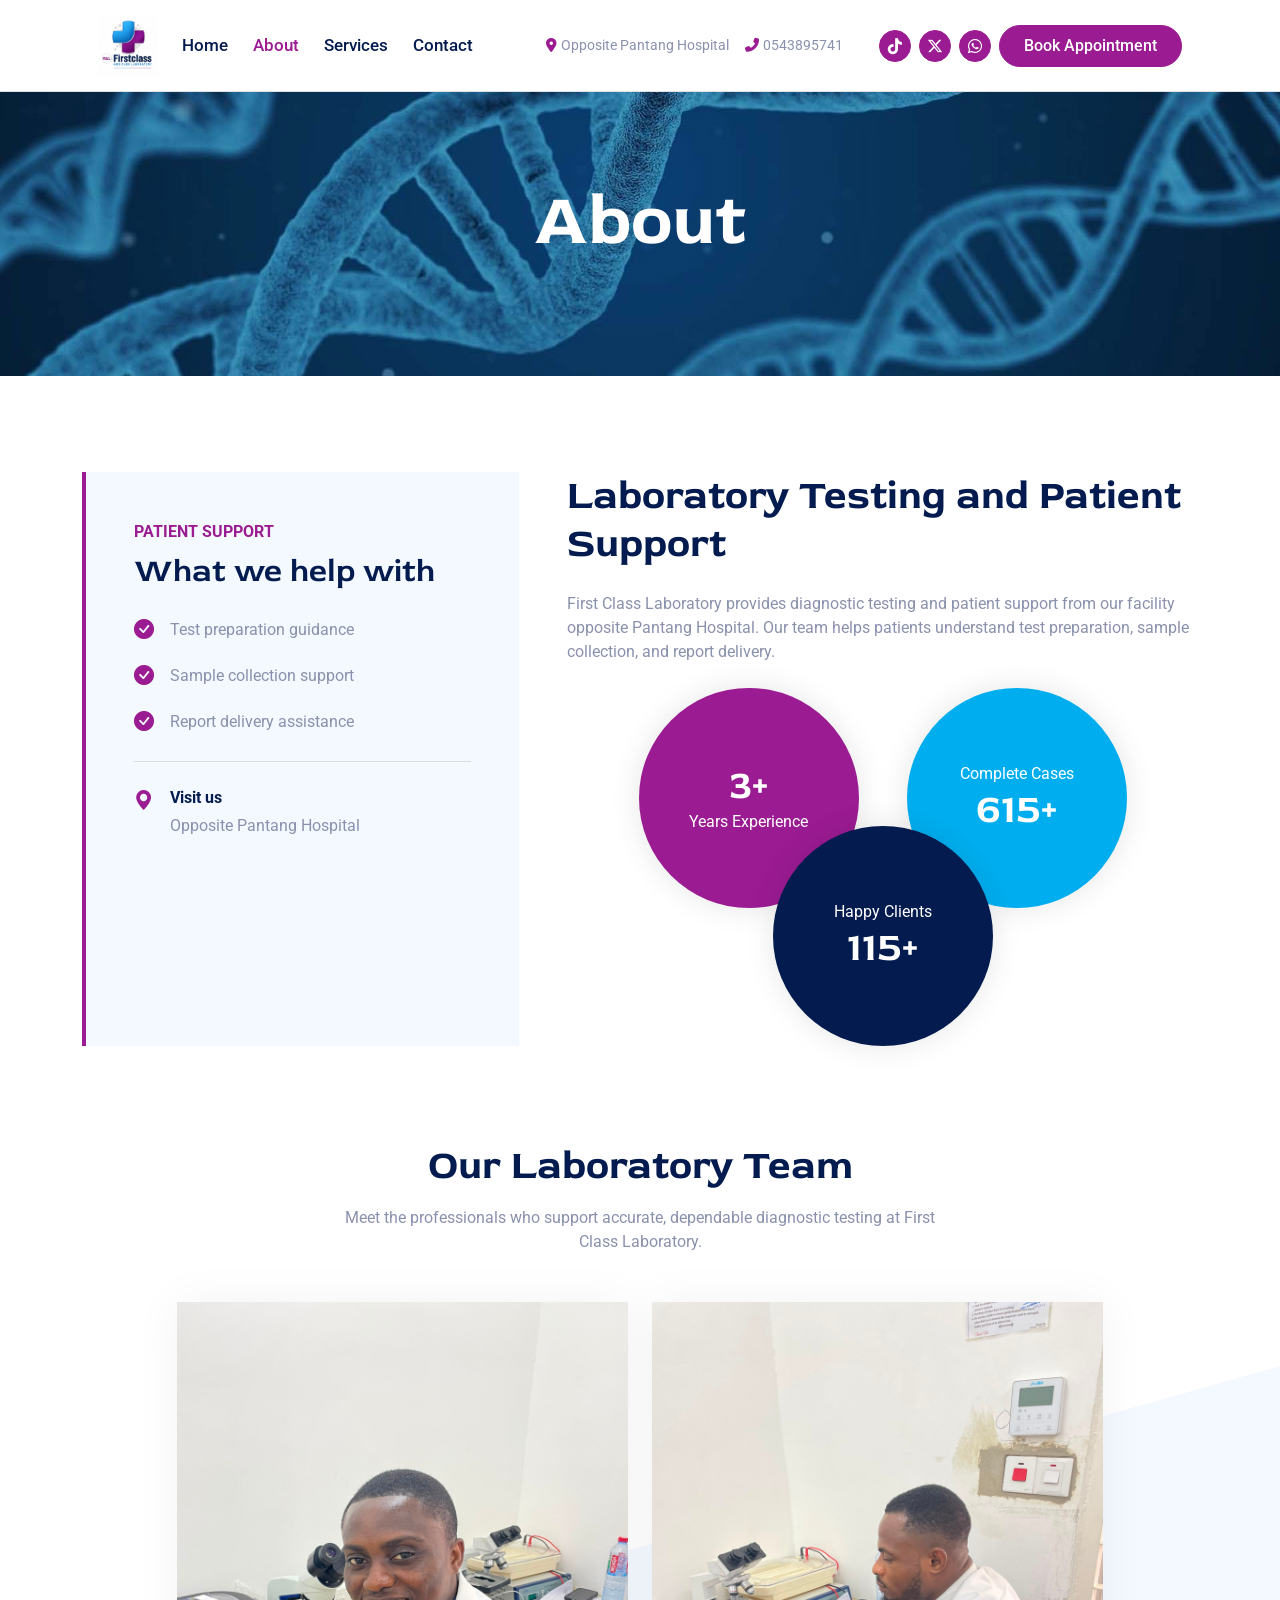
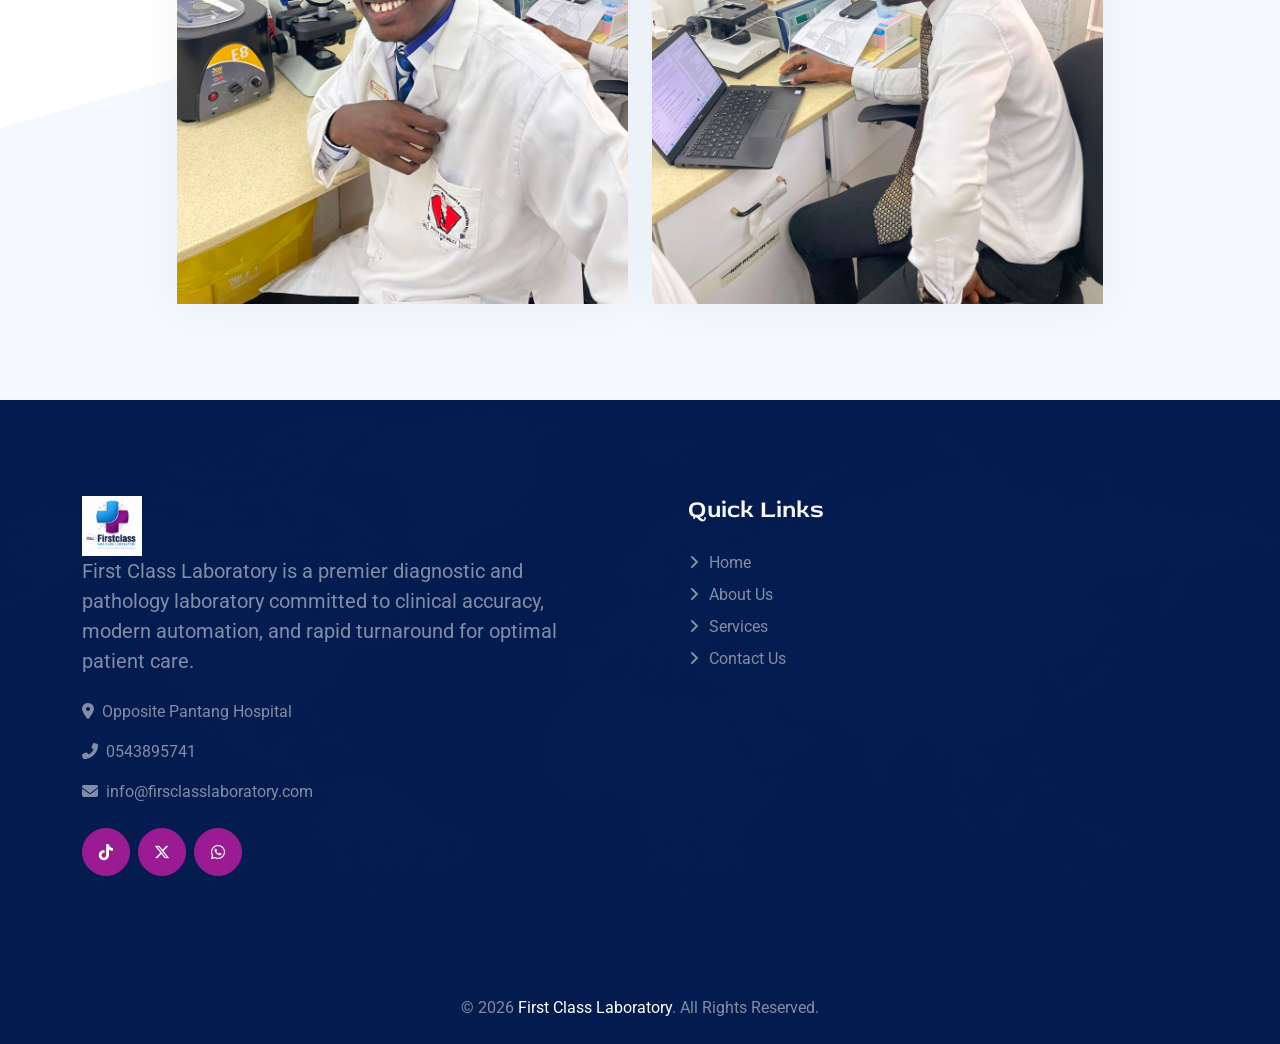
==== commit c04dbfa4: "Update laboratory site content and imagery" ====
--- a/about.html
+++ b/about.html
@@ -74,56 +74,54 @@
     </div>
     <!-- Header End -->
 
-
     <!-- Page Header Start -->
     <div class="container-fluid page-header py-5 mb-5 wow fadeIn" data-wow-delay="0.1s">
         <div class="container text-center py-5 mt-4">
             <h1 class="display-2 text-white mb-3 animated slideInDown">About</h1>
-            <nav aria-label="breadcrumb animated slideInDown">
-                <ol class="breadcrumb justify-content-center mb-0">
-                    <li class="breadcrumb-item"><a href="index.html">Home</a></li>
-                    <li class="breadcrumb-item text-white active" aria-current="page">About Us</li>
-                </ol>
-            </nav>
         </div>
     </div>
     <!-- Page Header End -->
 
-    
+
     <!-- About Start -->
     <div class="container-fluid py-5">
         <div class="container">
             <div class="row g-5">
-                <div class="col-lg-6 wow fadeIn" data-wow-delay="0.1s">
-                    <div class="row g-3">
-                        <div class="col-6">
-                            <img class="img-fluid w-100" src="img/about-1.jpg" alt="">
-                        </div>
-                        <div class="col-6">
-                            <img class="img-fluid w-100" src="img/about-2.jpg" alt="">
-                        </div>
-                        <div class="col-6">
-                            <img class="img-fluid w-100" src="img/about-3.jpg" alt="">
-                        </div>
-                        <div class="col-6">
-                            <div class="bg-primary text-white p-4 h-100 d-flex flex-column justify-content-center">
-                                <div class="icon-box-light mb-2">
-                                    <i class="bi bi-award text-dark"></i>
-                                </div>
-                                <h1 class="display-5 text-white mb-0" data-toggle="counter-up">10</h1>
-                                <small class="fs-5 text-white">Years Experience</small>
-                            </div>
-                        </div>
-                    </div>
-                </div>
-                <div class="col-lg-6 wow fadeIn" data-wow-delay="0.5s">
-                    <h1 class="display-6 mb-4">Trusted Lab Experts and Latest Lab Technologies</h1>
-                    <p class="mb-4">At FirstClass, we standardise healthcare excellence with cutting-edge automated testing systems and strict ISO-certified quality controls. From routine blood panels to specialized genetic and histopathological screening, our facility delivers rapid, dependable diagnostics that physicians and patients trust.</p>
+                <div class="col-lg-5 wow fadeIn" data-wow-delay="0.1s">
+                    <div class="about-support-panel h-100">
+                        <p class="text-uppercase text-primary fw-bold mb-2">Patient support</p>
+                        <h3 class="h2 mb-4">What we help with</h3>
+                        <ul class="list-unstyled mb-4">
+                            <li class="d-flex align-items-center mb-3">
+                                <i class="bi bi-check-circle-fill about-support-icon" aria-hidden="true"></i>
+                                <span>Test preparation guidance</span>
+                            </li>
+                            <li class="d-flex align-items-center mb-3">
+                                <i class="bi bi-check-circle-fill about-support-icon" aria-hidden="true"></i>
+                                <span>Sample collection support</span>
+                            </li>
+                            <li class="d-flex align-items-center">
+                                <i class="bi bi-check-circle-fill about-support-icon" aria-hidden="true"></i>
+                                <span>Report delivery assistance</span>
+                            </li>
+                        </ul>
+                        <div class="about-support-location d-flex align-items-start">
+                            <i class="bi bi-geo-alt-fill about-support-icon" aria-hidden="true"></i>
+                            <div>
+                                <p class="fw-bold text-dark mb-1">Visit us</p>
+                                <p class="mb-0">Opposite Pantang Hospital</p>
+                            </div>
+                        </div>
+                    </div>
+                </div>
+                <div class="col-lg-7 wow fadeIn" data-wow-delay="0.5s">
+                    <h2 class="display-6 mb-4">Laboratory Testing and Patient Support</h2>
+                    <p class="mb-4">First Class Laboratory provides diagnostic testing and patient support from our facility opposite Pantang Hospital. Our team helps patients understand test preparation, sample collection, and report delivery.</p>
                     <div class="row g-4 g-sm-5 justify-content-center">
                         <div class="col-sm-6">
                             <div class="about-fact btn-square flex-column rounded-circle bg-primary ms-sm-auto">
-                                <p class="text-white mb-0">Awards Won</p>
-                                <h1 class="text-white mb-0" data-toggle="counter-up">3</h1>
+                                <h1 class="text-white mb-0"><span data-toggle="counter-up">5</span>+</h1>
+                                <p class="text-white mb-0">Years Experience</p>
                             </div>
                         </div>
                         <div class="col-sm-6 text-start">
@@ -149,70 +147,22 @@
     <!-- Team Start -->
     <div class="container-fluid container-team py-5">
         <div class="container pb-5">
-            <div class="row g-5 align-items-center mb-5">
-                <div class="col-md-6 wow fadeIn" data-wow-delay="0.3s">
-                    <img class="img-fluid w-100" src="img/team-1.jpg" alt="">
-                </div>
-                <div class="col-md-6 wow fadeIn" data-wow-delay="0.5s">
-                    <h1 class="display-6 mb-3">Dr. Patrick Emilie Kamryn</h1>
-                    <p class="mb-1">CEO & Founder</p>
-                    <p class="mb-5">First Class Laboratory, Opposite Pantang Hospital</p>
-                    <h3 class="mb-3">Biography</h3>
-                    <p class="mb-4">Dr. Patrick Emilie Kamryn founded FirstClass with a vision to make world-class diagnostic testing fast, precise, and accessible. With over 15 years of leadership in clinical pathology and medical biochemistry, he oversees our cutting-edge laboratory operations.</p>
-                    <p class="mb-4">Under his guidance, FirstClass has implemented automated diagnostic workflows, electronic medical record integration, and seamless digital report delivery for healthcare providers and patients alike.</p>
-                    <div class="d-flex">
-                        <a class="btn btn-lg-square btn-primary me-2" href="https://www.tiktok.com/@firstclasslab21" target="_blank" title="TikTok"><i class="fab fa-tiktok"></i></a>
-                        <a class="btn btn-lg-square btn-primary me-2" href="https://x.com" target="_blank" title="X (Twitter)"><i class="fab fa-x-twitter"></i></a>
-                        <a class="btn btn-lg-square btn-primary me-2" href="https://wa.me/233543895741" target="_blank" title="WhatsApp"><i class="fab fa-whatsapp"></i></a>
-                    </div>
-                </div>
-            </div>
-            <div class="row g-4">
-                <div class="col-lg-4 col-md-6 wow fadeInUp" data-wow-delay="0.1s">
+            <div class="text-center mx-auto mb-5 wow fadeInUp" data-wow-delay="0.1s" style="max-width: 600px;">
+                <h1 class="display-6 mb-3">Our Laboratory Team</h1>
+                <p class="mb-0">Meet the professionals who support accurate, dependable diagnostic testing at First Class Laboratory.</p>
+            </div>
+            <div class="row g-4 justify-content-center">
+                <div class="col-lg-5 col-md-6 wow fadeInUp" data-wow-delay="0.1s">
                     <div class="team-item">
                         <div class="position-relative overflow-hidden">
-                            <img class="img-fluid w-100" src="img/team-2.jpg" alt="Kwesi Appiah">
-                            <div class="team-social">
-                                <a class="btn btn-square btn-primary mx-1" href="https://www.tiktok.com/@firstclasslab21" target="_blank" title="TikTok"><i class="fab fa-tiktok"></i></a>
-                                <a class="btn btn-square btn-primary mx-1" href="https://x.com" target="_blank" title="X (Twitter)"><i class="fab fa-x-twitter"></i></a>
-                                <a class="btn btn-square btn-primary mx-1" href="https://wa.me/233543895741" target="_blank" title="WhatsApp"><i class="fab fa-whatsapp"></i></a>
-                            </div>
-                        </div>
-                        <div class="text-center p-4">
-                            <h5 class="mb-1">Kwesi Appiah</h5>
-                            <span>Laboratory Scientist</span>
-                        </div>
-                    </div>
-                </div>
-                <div class="col-lg-4 col-md-6 wow fadeInUp" data-wow-delay="0.3s">
+                            <img class="img-fluid w-100" src="img/staff1.jpeg" alt="First Class Laboratory staff member at a microscope">
+                        </div>
+                    </div>
+                </div>
+                <div class="col-lg-5 col-md-6 wow fadeInUp" data-wow-delay="0.3s">
                     <div class="team-item">
                         <div class="position-relative overflow-hidden">
-                            <img class="img-fluid w-100" src="img/team-3.jpg" alt="Akosua Mensah">
-                            <div class="team-social">
-                                <a class="btn btn-square btn-primary mx-1" href="https://www.tiktok.com/@firstclasslab21" target="_blank" title="TikTok"><i class="fab fa-tiktok"></i></a>
-                                <a class="btn btn-square btn-primary mx-1" href="https://x.com" target="_blank" title="X (Twitter)"><i class="fab fa-x-twitter"></i></a>
-                                <a class="btn btn-square btn-primary mx-1" href="https://wa.me/233543895741" target="_blank" title="WhatsApp"><i class="fab fa-whatsapp"></i></a>
-                            </div>
-                        </div>
-                        <div class="text-center p-4">
-                            <h5 class="mb-1">Akosua Mensah</h5>
-                            <span>Laboratory Scientist</span>
-                        </div>
-                    </div>
-                </div>
-                <div class="col-lg-4 col-md-6 wow fadeInUp" data-wow-delay="0.5s">
-                    <div class="team-item">
-                        <div class="position-relative overflow-hidden">
-                            <img class="img-fluid w-100" src="img/team-4.jpg" alt="Emmanuel Osei">
-                            <div class="team-social">
-                                <a class="btn btn-square btn-primary mx-1" href="https://www.tiktok.com/@firstclasslab21" target="_blank" title="TikTok"><i class="fab fa-tiktok"></i></a>
-                                <a class="btn btn-square btn-primary mx-1" href="https://x.com" target="_blank" title="X (Twitter)"><i class="fab fa-x-twitter"></i></a>
-                                <a class="btn btn-square btn-primary mx-1" href="https://wa.me/233543895741" target="_blank" title="WhatsApp"><i class="fab fa-whatsapp"></i></a>
-                            </div>
-                        </div>
-                        <div class="text-center p-4">
-                            <h5 class="mb-1">Emmanuel Osei</h5>
-                            <span>Laboratory Scientist</span>
+                            <img class="img-fluid w-100" src="img/stff2.jpeg" alt="First Class Laboratory staff member reviewing laboratory work">
                         </div>
                     </div>
                 </div>
@@ -233,7 +183,7 @@
                     <p class="fs-5 mb-4">First Class Laboratory is a premier diagnostic and pathology laboratory committed to clinical accuracy, modern automation, and rapid turnaround for optimal patient care.</p>
                     <p><i class="fa fa-map-marker-alt me-2"></i>Opposite Pantang Hospital</p>
                     <p><a href="tel:0543895741" class="text-white-50"><i class="fa fa-phone-alt me-2"></i>0543895741</a></p>
-                    <p><a href="mailto:info@firstclass.com" class="text-white-50"><i class="fa fa-envelope me-2"></i>info@firstclass.com</a></p>
+                    <p><a href="mailto:info@firsclasslaboratory.com" class="text-white-50"><i class="fa fa-envelope me-2"></i>info@firsclasslaboratory.com</a></p>
                     <div class="d-flex mt-4">
                         <a class="btn btn-lg-square btn-primary me-2" href="https://www.tiktok.com/@firstclasslab21" target="_blank" title="TikTok"><i class="fab fa-tiktok"></i></a>
                         <a class="btn btn-lg-square btn-primary me-2" href="https://x.com" target="_blank" title="X (Twitter)"><i class="fab fa-x-twitter"></i></a>
@@ -262,7 +212,7 @@
         <div class="container">
             <div class="row">
                 <div class="col-md-12 text-center">
-                    <p class="mb-0">&copy; <a href="#">First Class Laboratory</a>. All Rights Reserved.</p>
+                    <p class="mb-0">&copy; 2026 <a href="#">First Class Laboratory</a>. All Rights Reserved.</p>
                 </div>
             </div>
         </div>
--- a/css/style.css
+++ b/css/style.css
@@ -180,48 +180,130 @@
 
 /*** Header ***/
 @media (min-width: 992px) {
-    .header-carousel,
+    .home-hero,
     .page-header {
         margin-top: -34px;
     }
 }
 
-.carousel-caption {
+.home-hero {
+    position: relative;
+    overflow: hidden;
+    background: var(--bs-dark);
+}
+
+.home-hero-slide {
+    position: relative;
+    min-height: 720px;
+}
+
+.home-hero-slide::after {
+    position: absolute;
+    content: "";
+    inset: 0;
+    background: linear-gradient(90deg, rgba(3, 27, 78, .97) 0%, rgba(3, 27, 78, .86) 42%, rgba(3, 27, 78, .28) 76%, rgba(3, 27, 78, .12) 100%);
+}
+
+.home-hero-image {
+    position: absolute;
+    width: 100%;
+    height: 100%;
     top: 0;
     left: 0;
-    right: 0;
-    bottom: 0;
+    object-fit: cover;
+    object-position: center;
+}
+
+.home-hero-content {
+    position: relative;
+    z-index: 1;
     display: flex;
     align-items: center;
-    background: rgba(3, 27, 78, .3);
-    z-index: 1;
-}
-
-.carousel-control-prev,
-.carousel-control-next {
-    width: 15%;
-}
-
-.carousel-control-prev-icon,
-.carousel-control-next-icon {
-    width: 3.5rem;
-    height: 3.5rem;
-    border-radius: 3.5rem;
-    background-color: var(--bs-primary);
-    border: 15px solid var(--bs-primary);
-}
-
-@media (max-width: 767.98px) {
-    #header-carousel .carousel-item {
-        position: relative;
-        min-height: 450px;
-    }
-    
-    #header-carousel .carousel-item img {
-        position: absolute;
-        width: 100%;
-        height: 100%;
-        object-fit: cover;
+    min-height: 720px;
+    padding-top: 7rem;
+    padding-bottom: 8rem;
+}
+
+.home-hero-copy {
+    max-width: 670px;
+}
+
+.home-hero-copy .lead {
+    color: rgba(255, 255, 255, .82);
+}
+
+.home-hero-kicker {
+    display: inline-block;
+    margin-bottom: 1rem;
+    color: var(--bs-secondary);
+    font-size: .875rem;
+    font-weight: 700;
+    letter-spacing: .12em;
+    text-transform: uppercase;
+}
+
+.home-hero-control {
+    width: 3.25rem;
+    height: 3.25rem;
+    top: auto;
+    bottom: 2rem;
+    border: 1px solid rgba(255, 255, 255, .55);
+    opacity: 1;
+}
+
+.home-hero .carousel-control-prev {
+    left: 2rem;
+    right: auto;
+}
+
+.home-hero .carousel-control-next {
+    right: 2rem;
+}
+
+.home-hero-control .carousel-control-prev-icon,
+.home-hero-control .carousel-control-next-icon {
+    width: 1.25rem;
+    height: 1.25rem;
+}
+
+@media (max-width: 991.98px) {
+    .home-hero-slide,
+    .home-hero-content {
+        min-height: 680px;
+    }
+
+    .home-hero-slide::after {
+        background: rgba(3, 27, 78, .82);
+    }
+}
+
+@media (max-width: 575.98px) {
+    .home-hero-slide,
+    .home-hero-content {
+        min-height: 700px;
+    }
+
+    .home-hero-content {
+        align-items: flex-start;
+        padding-top: 4.5rem;
+        padding-bottom: 7rem;
+    }
+
+    .home-hero-image {
+        object-position: 68% center;
+    }
+
+    .home-hero-control {
+        bottom: 1.5rem;
+    }
+
+    .home-hero .carousel-control-prev {
+        left: 1.25rem;
+        right: auto;
+    }
+
+    .home-hero .carousel-control-next {
+        right: 1.25rem;
     }
 }
 
@@ -242,10 +324,34 @@
 
 
 /*** About ***/
+.about-support-panel {
+    padding: 3rem;
+    background: var(--bs-light);
+    border-left: 4px solid var(--bs-primary);
+}
+
+.about-support-icon {
+    flex: 0 0 auto;
+    margin-right: 1rem;
+    color: var(--bs-primary);
+    font-size: 1.25rem;
+}
+
+.about-support-location {
+    padding-top: 1.5rem;
+    border-top: 1px solid rgba(3, 27, 78, .12);
+}
+
 .about-fact {
     width: 220px;
     height: 220px;
     box-shadow: 0 0 30px rgba(0, 0, 0, .1);
+}
+
+@media (max-width: 575.98px) {
+    .about-support-panel {
+        padding: 1.75rem;
+    }
 }
 
 @media (min-width: 576px) {
@@ -391,6 +497,16 @@
     }
 }
 
+.contact-info h2 {
+    overflow-wrap: anywhere;
+}
+
+@media (max-width: 575.98px) {
+    .contact-info h2 {
+        font-size: 1.35rem;
+    }
+}
+
 
 /*** Footer ***/
 .footer {
@@ -454,4 +570,4 @@
     background-color: var(--bs-secondary) !important;
     border-color: var(--bs-secondary) !important;
     color: #fff !important;
-}+}
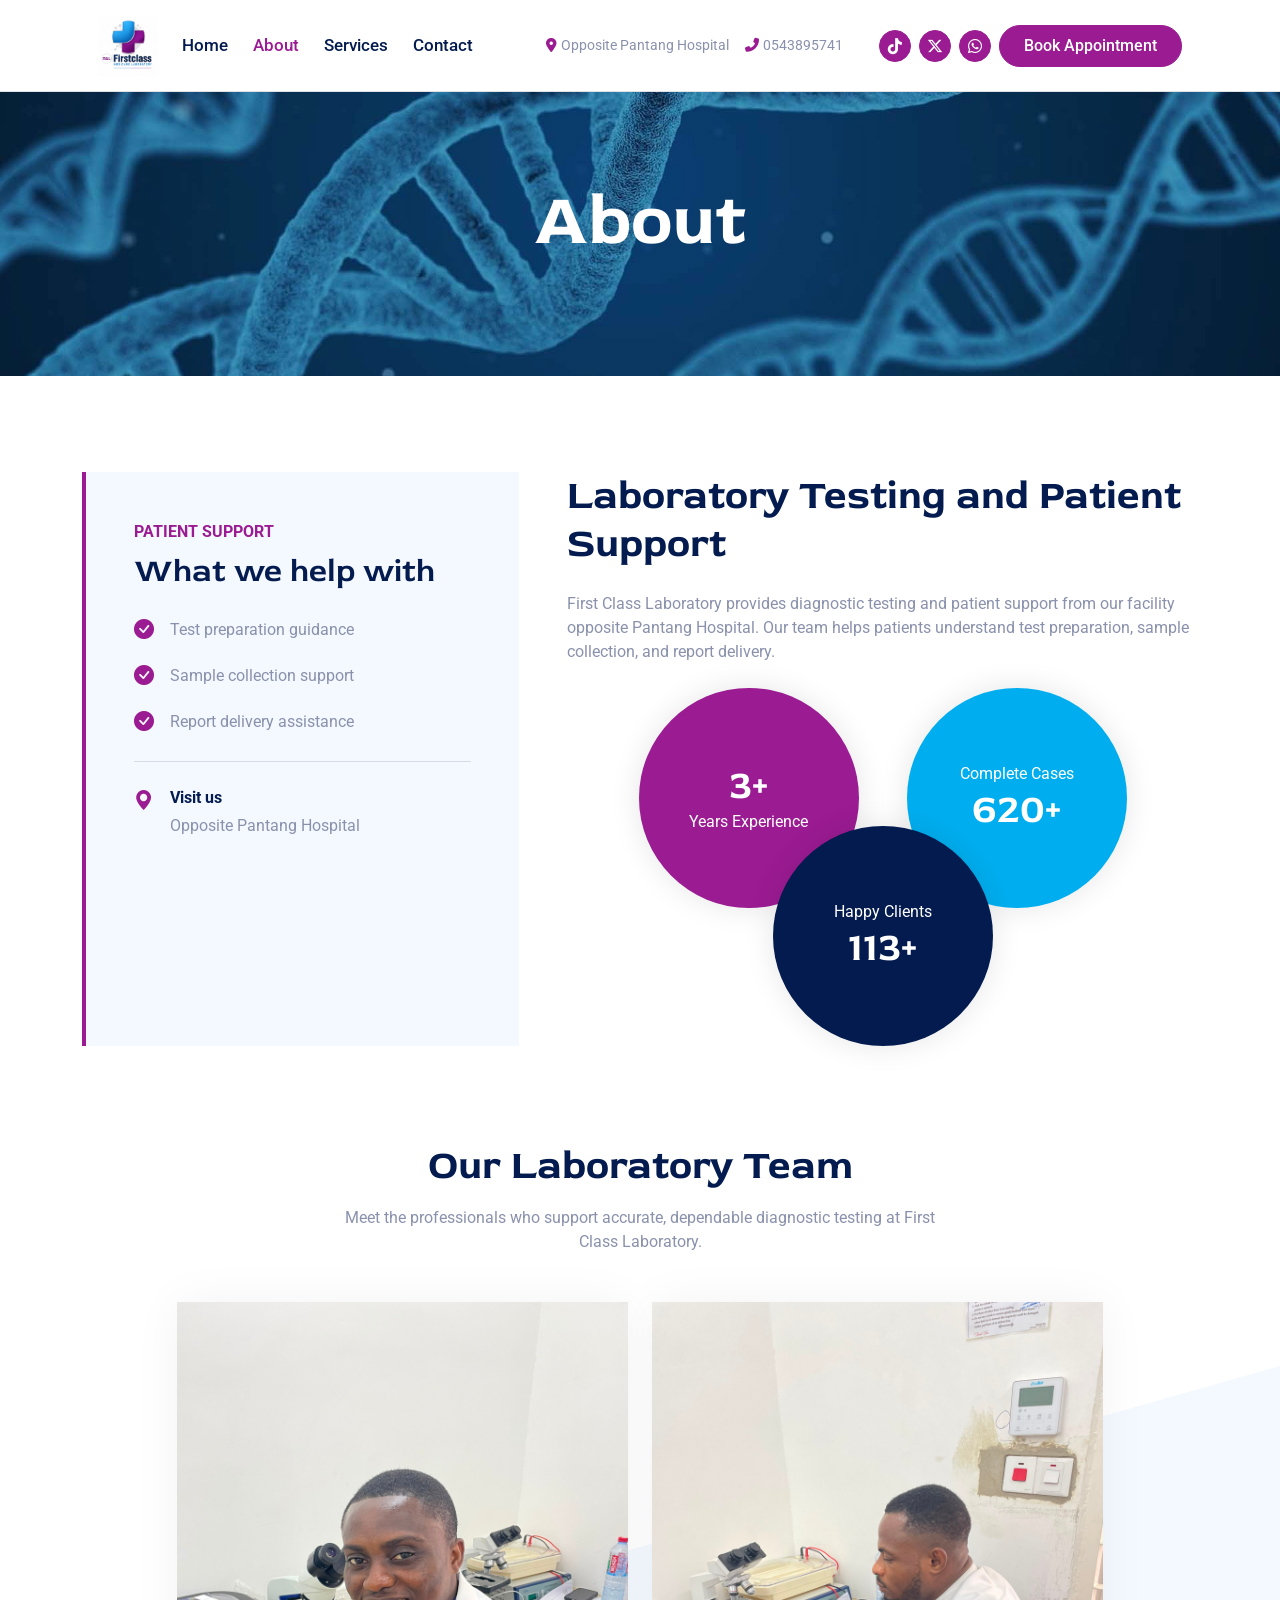
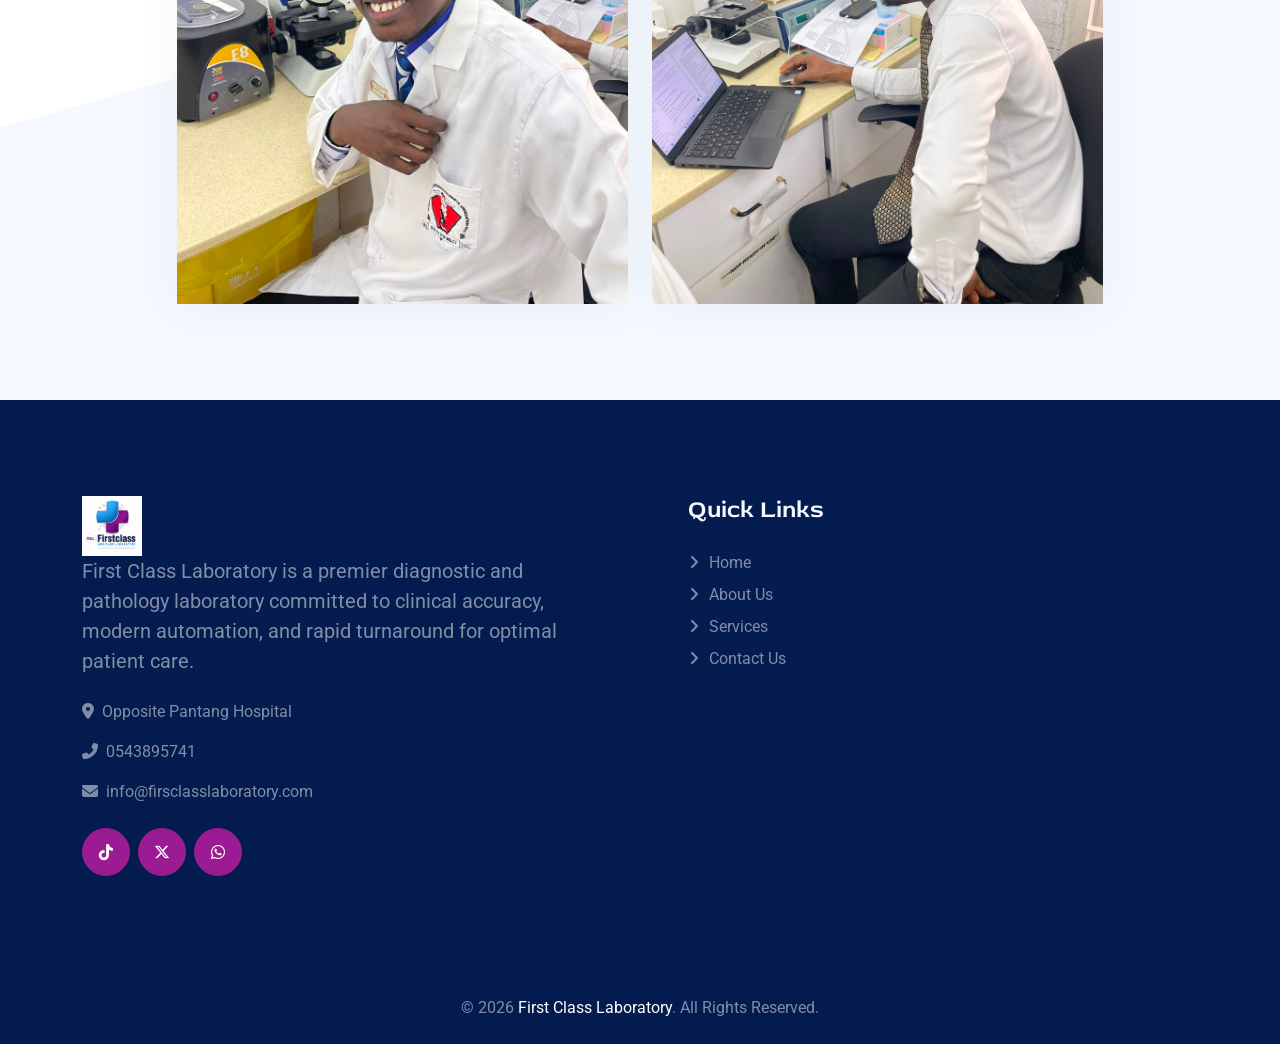
==== commit cb30db7f: "Improve site SEO metadata" ====
--- a/about.html
+++ b/about.html
@@ -7,6 +7,8 @@
     <meta content="width=device-width, initial-scale=1.0" name="viewport">
     <meta content="First Class, First Class Lab, firstclasslab21, pathology, diagnostic laboratory" name="keywords">
     <meta content="Learn about First Class Laboratory - premier medical laboratory and diagnostic testing center." name="description">
+    <meta name="robots" content="index, follow">
+    <meta name="theme-color" content="#061b4f">
 
     <!-- Favicon -->
     <link href="img/favicon.ico" rel="icon">
@@ -155,14 +157,14 @@
                 <div class="col-lg-5 col-md-6 wow fadeInUp" data-wow-delay="0.1s">
                     <div class="team-item">
                         <div class="position-relative overflow-hidden">
-                            <img class="img-fluid w-100" src="img/staff1.jpeg" alt="First Class Laboratory staff member at a microscope">
+                            <img class="img-fluid w-100" src="img/staff1.jpeg" alt="First Class Laboratory staff member at a microscope" width="1920" height="2560" loading="lazy">
                         </div>
                     </div>
                 </div>
                 <div class="col-lg-5 col-md-6 wow fadeInUp" data-wow-delay="0.3s">
                     <div class="team-item">
                         <div class="position-relative overflow-hidden">
-                            <img class="img-fluid w-100" src="img/stff2.jpeg" alt="First Class Laboratory staff member reviewing laboratory work">
+                            <img class="img-fluid w-100" src="img/stff2.jpeg" alt="First Class Laboratory staff member reviewing laboratory work" width="1920" height="2560" loading="lazy">
                         </div>
                     </div>
                 </div>
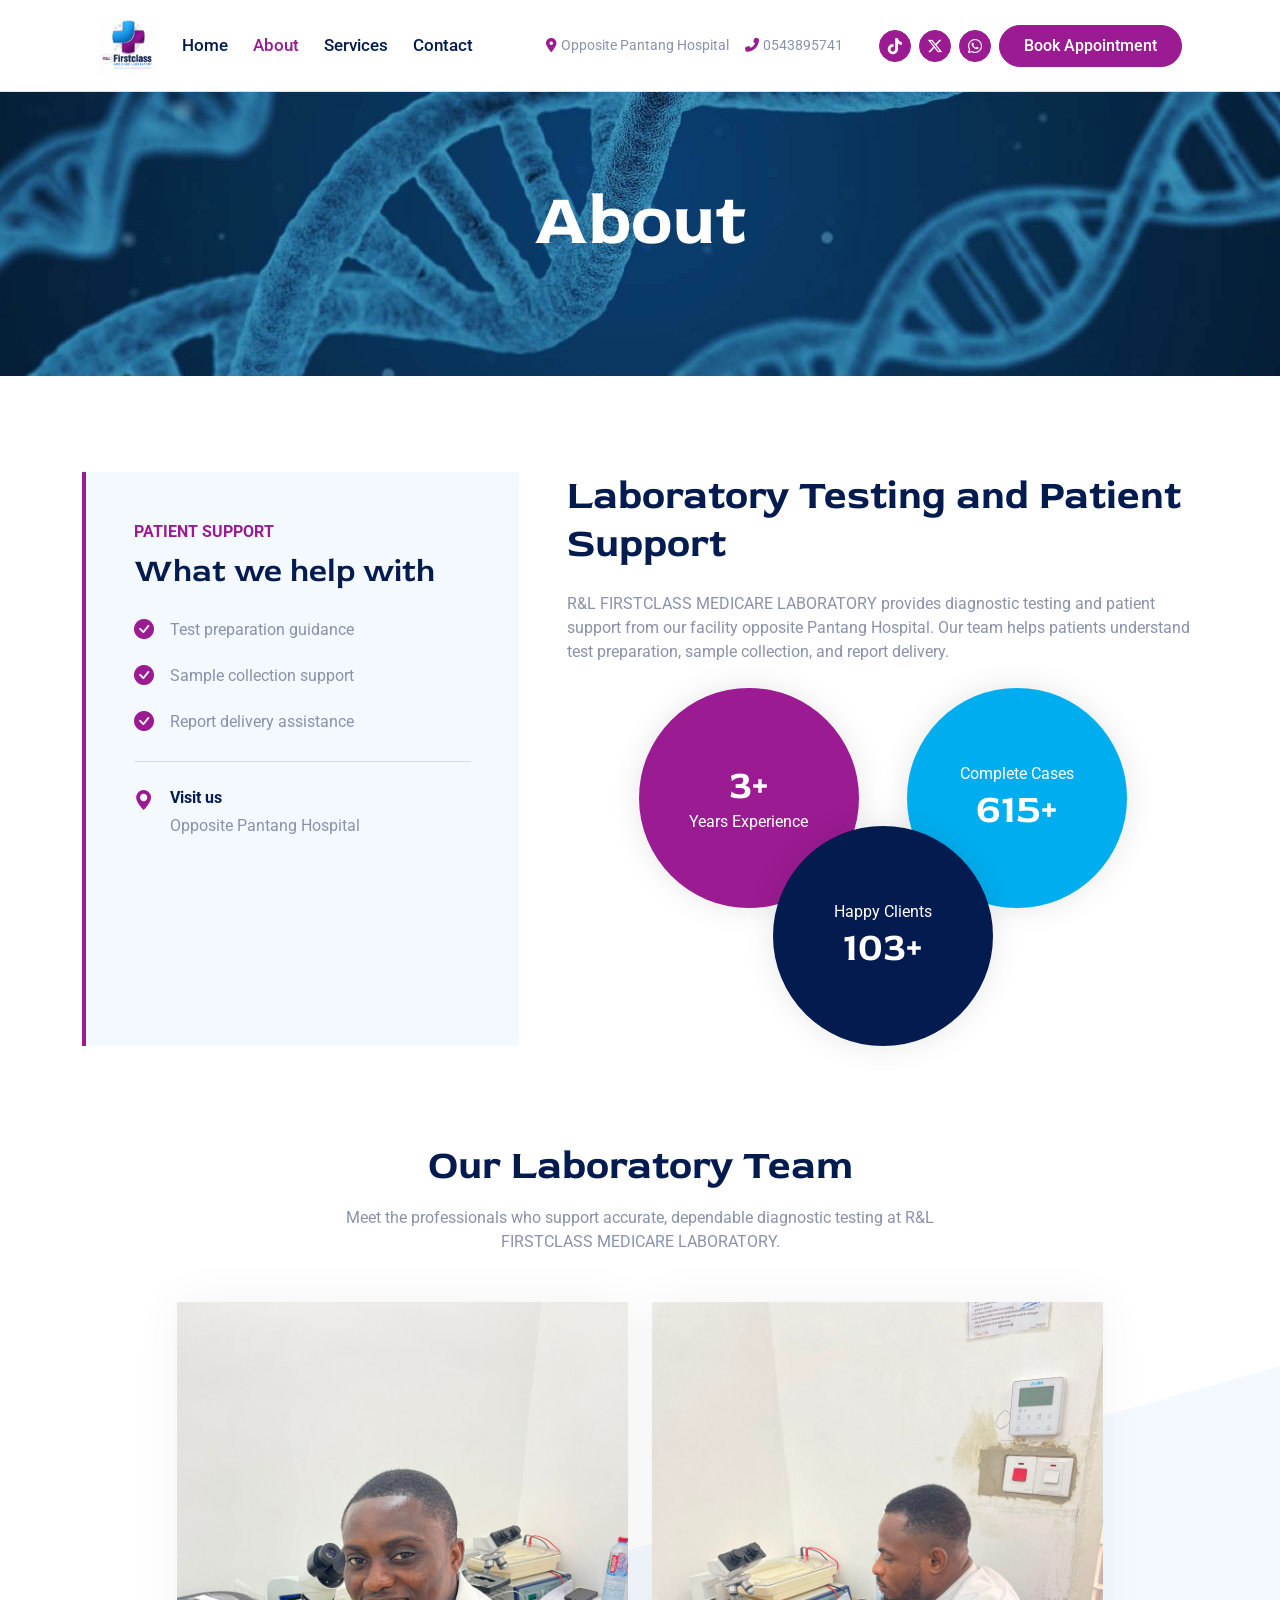
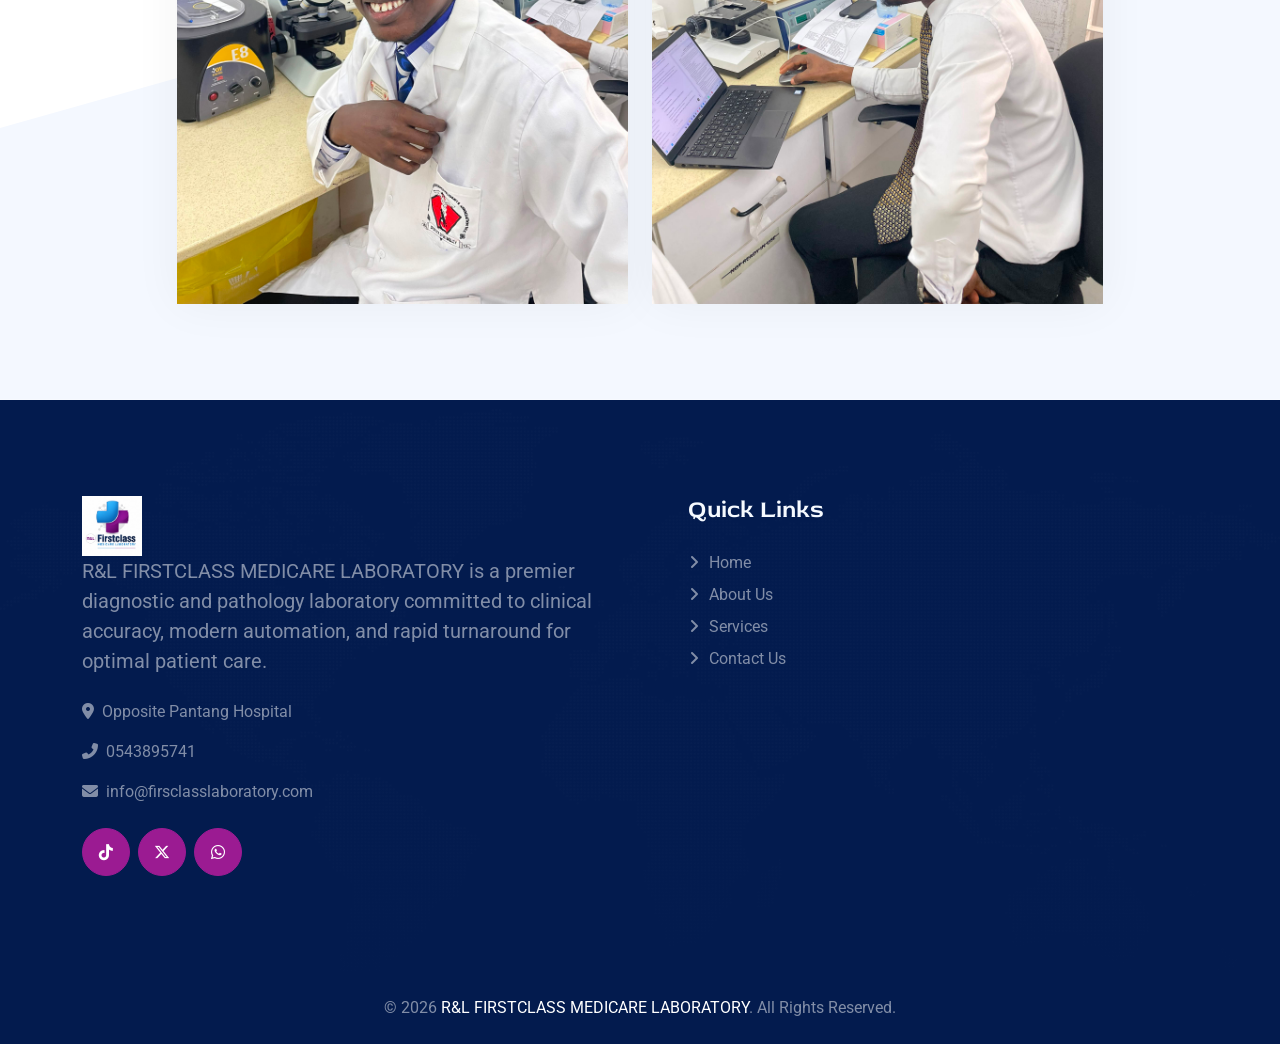
==== commit d7c46371: "fix: align site with official laboratory name Uses the Google-performing business name consistently " ====
--- a/about.html
+++ b/about.html
@@ -3,10 +3,10 @@
 
 <head>
     <meta charset="utf-8">
-    <title>About Us - First Class Laboratory</title>
+    <title>About | R&amp;L FIRSTCLASS MEDICARE LABORATORY</title>
     <meta content="width=device-width, initial-scale=1.0" name="viewport">
-    <meta content="First Class, First Class Lab, firstclasslab21, pathology, diagnostic laboratory" name="keywords">
-    <meta content="Learn about First Class Laboratory - premier medical laboratory and diagnostic testing center." name="description">
+    <meta content="R&amp;L FIRSTCLASS MEDICARE LABORATORY, R&amp;L FirstClass, First Class Lab, firstclasslab21, pathology, diagnostic laboratory" name="keywords">
+    <meta content="Learn about R&amp;L FIRSTCLASS MEDICARE LABORATORY, our diagnostic testing services, patient support, and commitment to dependable laboratory results." name="description">
     <meta name="robots" content="index, follow">
     <meta name="theme-color" content="#061b4f">
 
@@ -47,7 +47,7 @@
         <div class="container">
             <nav class="navbar navbar-expand-lg navbar-light bg-white py-0 px-3">
                 <a href="index.html" class="navbar-brand me-4">
-                    <img src="img/firstclass.jpeg" alt="First Class Logo" style="height: 60px;">
+                    <img src="img/firstclass.jpeg" alt="R&amp;L FIRSTCLASS MEDICARE LABORATORY logo" style="height: 60px;">
                 </a>
                 <button type="button" class="navbar-toggler me-0" data-bs-toggle="collapse"
                     data-bs-target="#navbarCollapse">
@@ -118,7 +118,7 @@
                 </div>
                 <div class="col-lg-7 wow fadeIn" data-wow-delay="0.5s">
                     <h2 class="display-6 mb-4">Laboratory Testing and Patient Support</h2>
-                    <p class="mb-4">First Class Laboratory provides diagnostic testing and patient support from our facility opposite Pantang Hospital. Our team helps patients understand test preparation, sample collection, and report delivery.</p>
+                    <p class="mb-4">R&amp;L FIRSTCLASS MEDICARE LABORATORY provides diagnostic testing and patient support from our facility opposite Pantang Hospital. Our team helps patients understand test preparation, sample collection, and report delivery.</p>
                     <div class="row g-4 g-sm-5 justify-content-center">
                         <div class="col-sm-6">
                             <div class="about-fact btn-square flex-column rounded-circle bg-primary ms-sm-auto">
@@ -151,20 +151,20 @@
         <div class="container pb-5">
             <div class="text-center mx-auto mb-5 wow fadeInUp" data-wow-delay="0.1s" style="max-width: 600px;">
                 <h1 class="display-6 mb-3">Our Laboratory Team</h1>
-                <p class="mb-0">Meet the professionals who support accurate, dependable diagnostic testing at First Class Laboratory.</p>
+                <p class="mb-0">Meet the professionals who support accurate, dependable diagnostic testing at R&amp;L FIRSTCLASS MEDICARE LABORATORY.</p>
             </div>
             <div class="row g-4 justify-content-center">
                 <div class="col-lg-5 col-md-6 wow fadeInUp" data-wow-delay="0.1s">
                     <div class="team-item">
                         <div class="position-relative overflow-hidden">
-                            <img class="img-fluid w-100" src="img/staff1.jpeg" alt="First Class Laboratory staff member at a microscope" width="1920" height="2560" loading="lazy">
+                            <img class="img-fluid w-100" src="img/staff1.jpeg" alt="R&amp;L FIRSTCLASS MEDICARE LABORATORY staff member at a microscope" width="1920" height="2560" loading="lazy">
                         </div>
                     </div>
                 </div>
                 <div class="col-lg-5 col-md-6 wow fadeInUp" data-wow-delay="0.3s">
                     <div class="team-item">
                         <div class="position-relative overflow-hidden">
-                            <img class="img-fluid w-100" src="img/stff2.jpeg" alt="First Class Laboratory staff member reviewing laboratory work" width="1920" height="2560" loading="lazy">
+                            <img class="img-fluid w-100" src="img/stff2.jpeg" alt="R&amp;L FIRSTCLASS MEDICARE LABORATORY staff member reviewing laboratory work" width="1920" height="2560" loading="lazy">
                         </div>
                     </div>
                 </div>
@@ -180,9 +180,9 @@
             <div class="row g-5 py-5">
                 <div class="col-lg-6 pe-lg-5">
                     <a href="index.html" class="navbar-brand">
-                        <img src="img/firstclass.jpeg" alt="First Class Logo" style="height: 60px;">
+                        <img src="img/firstclass.jpeg" alt="R&amp;L FIRSTCLASS MEDICARE LABORATORY logo" style="height: 60px;">
                     </a>
-                    <p class="fs-5 mb-4">First Class Laboratory is a premier diagnostic and pathology laboratory committed to clinical accuracy, modern automation, and rapid turnaround for optimal patient care.</p>
+                    <p class="fs-5 mb-4">R&amp;L FIRSTCLASS MEDICARE LABORATORY is a premier diagnostic and pathology laboratory committed to clinical accuracy, modern automation, and rapid turnaround for optimal patient care.</p>
                     <p><i class="fa fa-map-marker-alt me-2"></i>Opposite Pantang Hospital</p>
                     <p><a href="tel:0543895741" class="text-white-50"><i class="fa fa-phone-alt me-2"></i>0543895741</a></p>
                     <p><a href="mailto:info@firsclasslaboratory.com" class="text-white-50"><i class="fa fa-envelope me-2"></i>info@firsclasslaboratory.com</a></p>
@@ -214,7 +214,7 @@
         <div class="container">
             <div class="row">
                 <div class="col-md-12 text-center">
-                    <p class="mb-0">&copy; 2026 <a href="#">First Class Laboratory</a>. All Rights Reserved.</p>
+                    <p class="mb-0">&copy; 2026 <a href="#">R&amp;L FIRSTCLASS MEDICARE LABORATORY</a>. All Rights Reserved.</p>
                 </div>
             </div>
         </div>
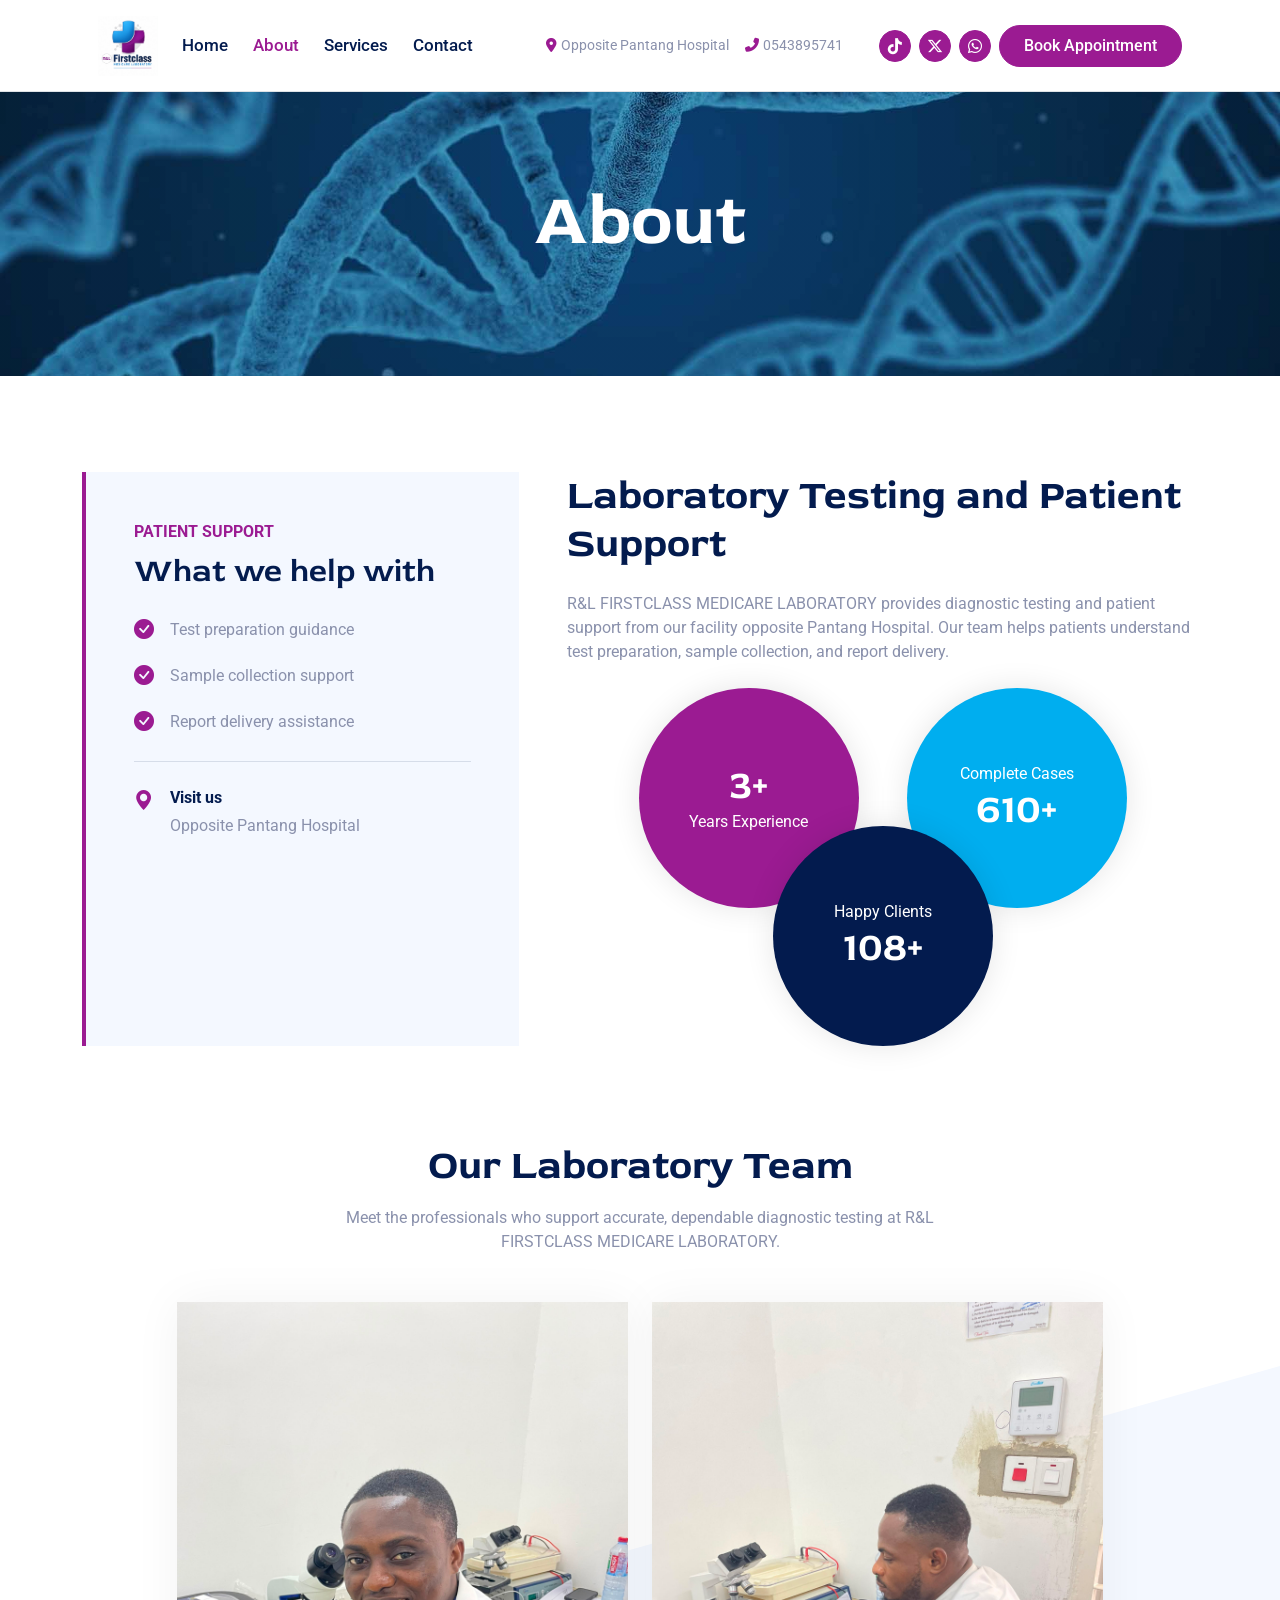
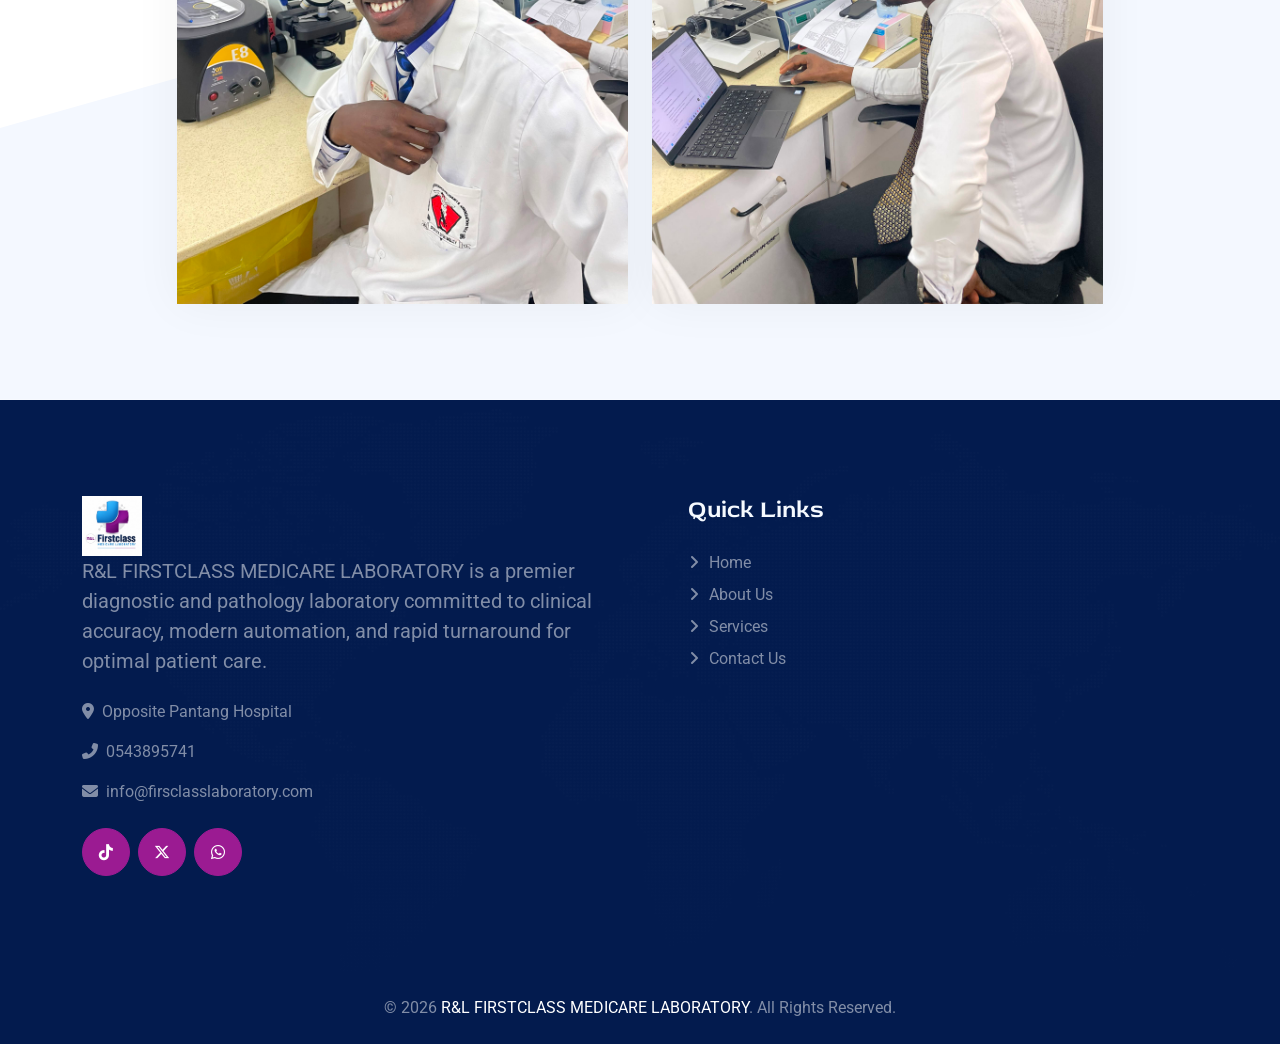
==== commit be911e7a: "fix: use existing logo as site favicon Stops every page from requesting a missing favicon while keep" ====
--- a/about.html
+++ b/about.html
@@ -11,7 +11,7 @@
     <meta name="theme-color" content="#061b4f">
 
     <!-- Favicon -->
-    <link href="img/favicon.ico" rel="icon">
+    <link href="img/firstclass.jpeg" rel="icon" type="image/jpeg">
 
     <!-- Google Web Fonts -->
     <link rel="preconnect" href="https://fonts.googleapis.com">
